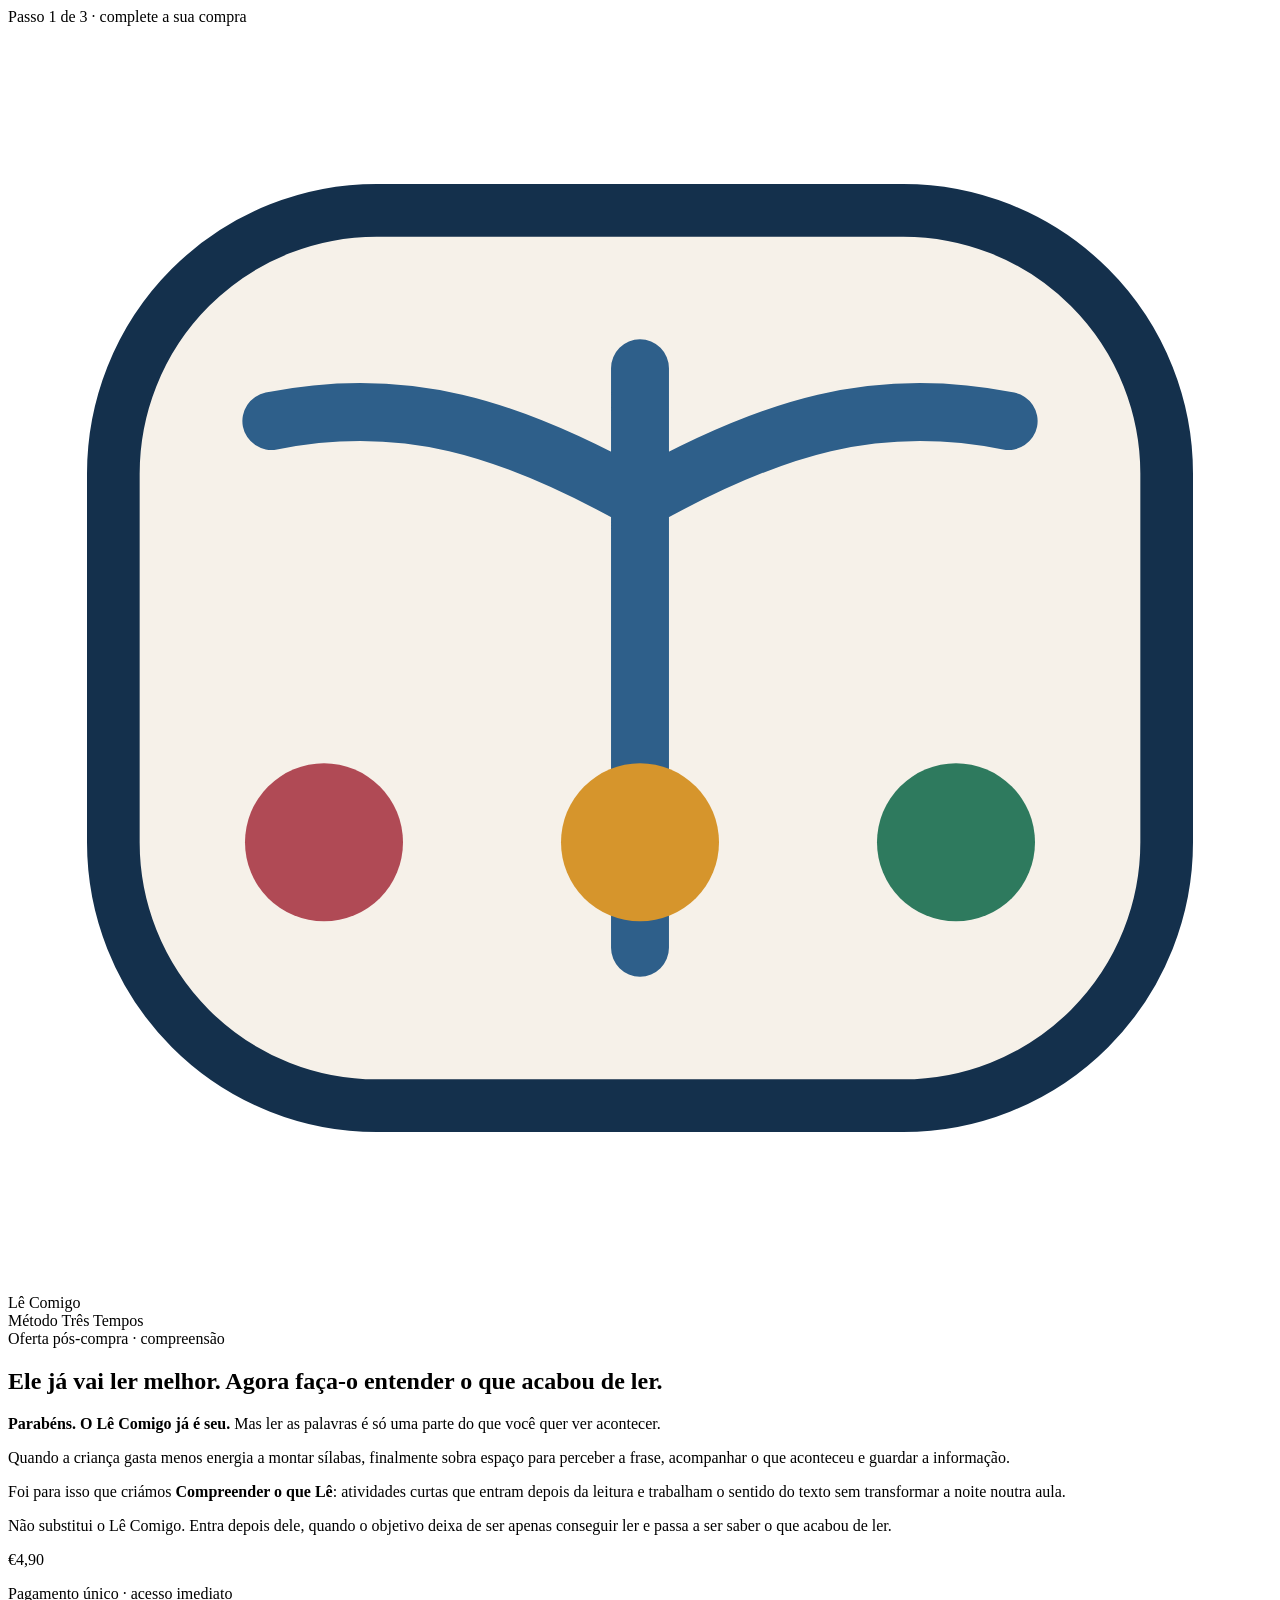
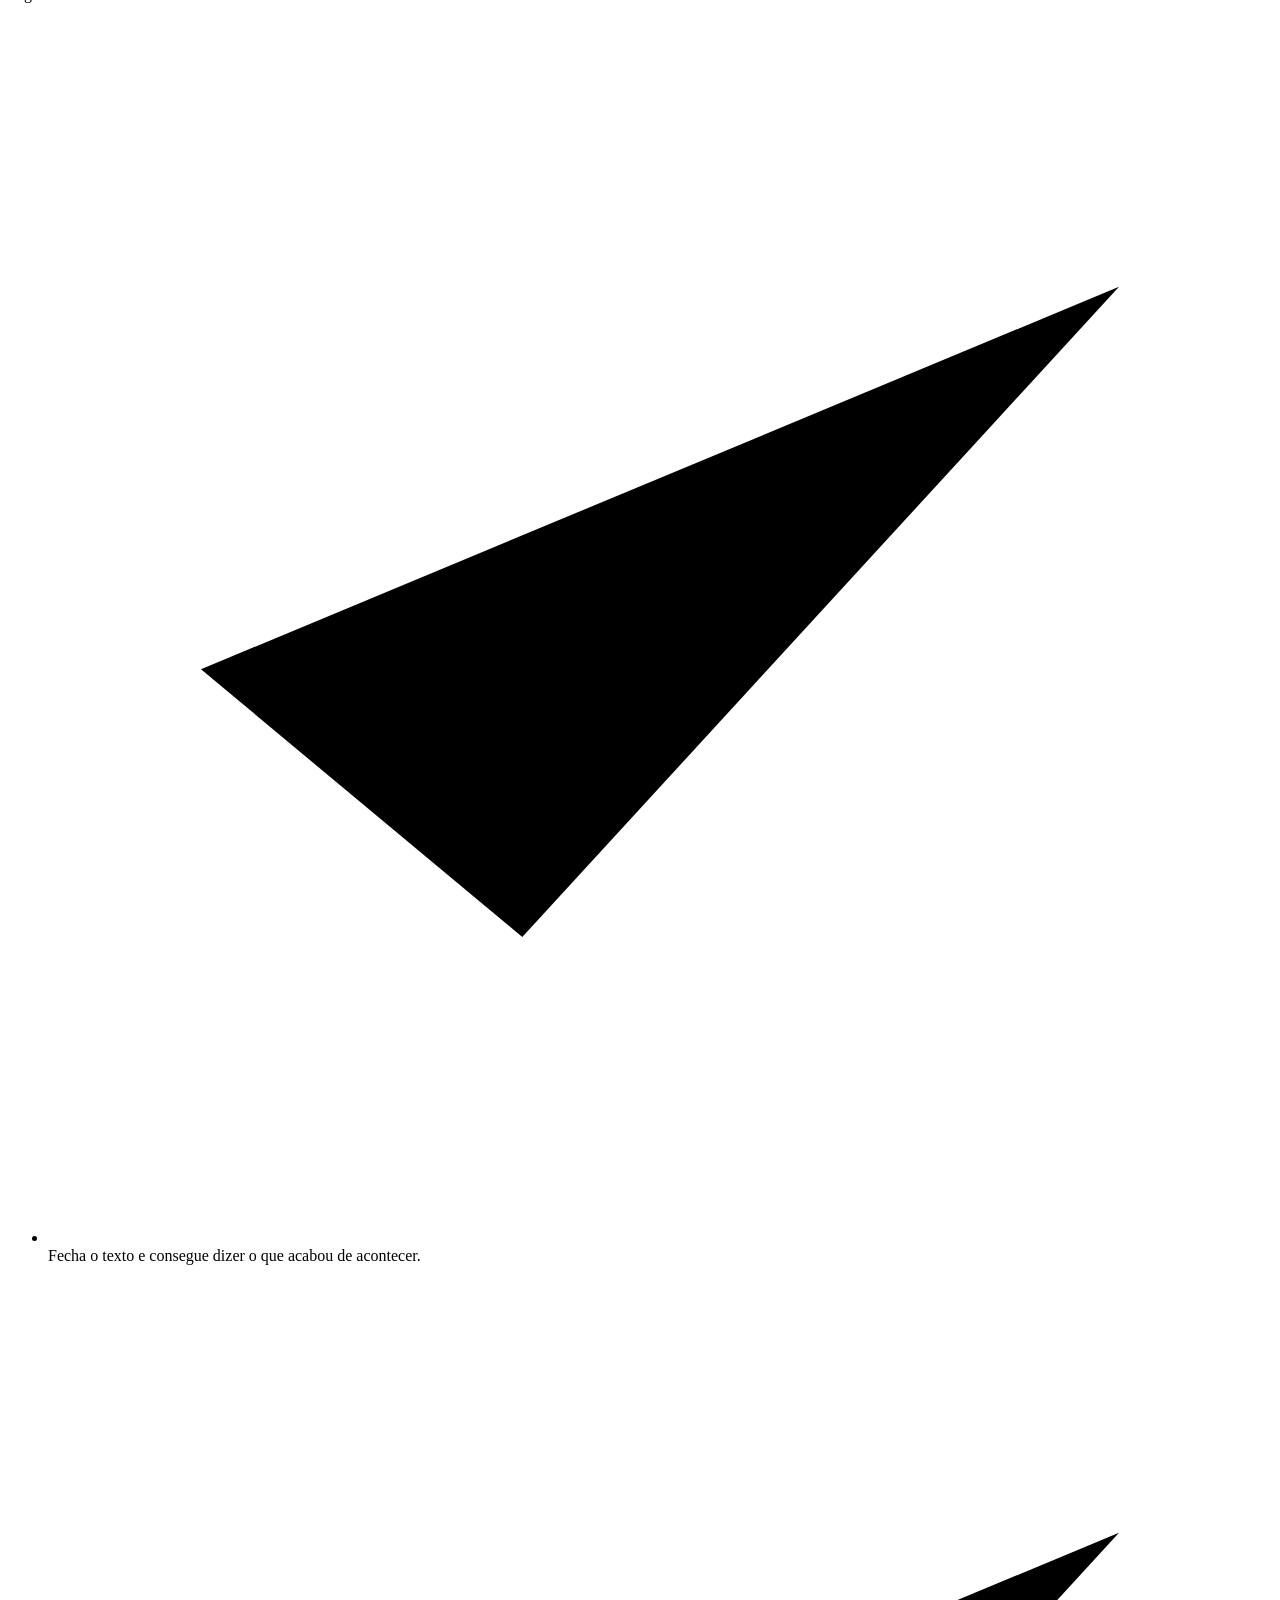
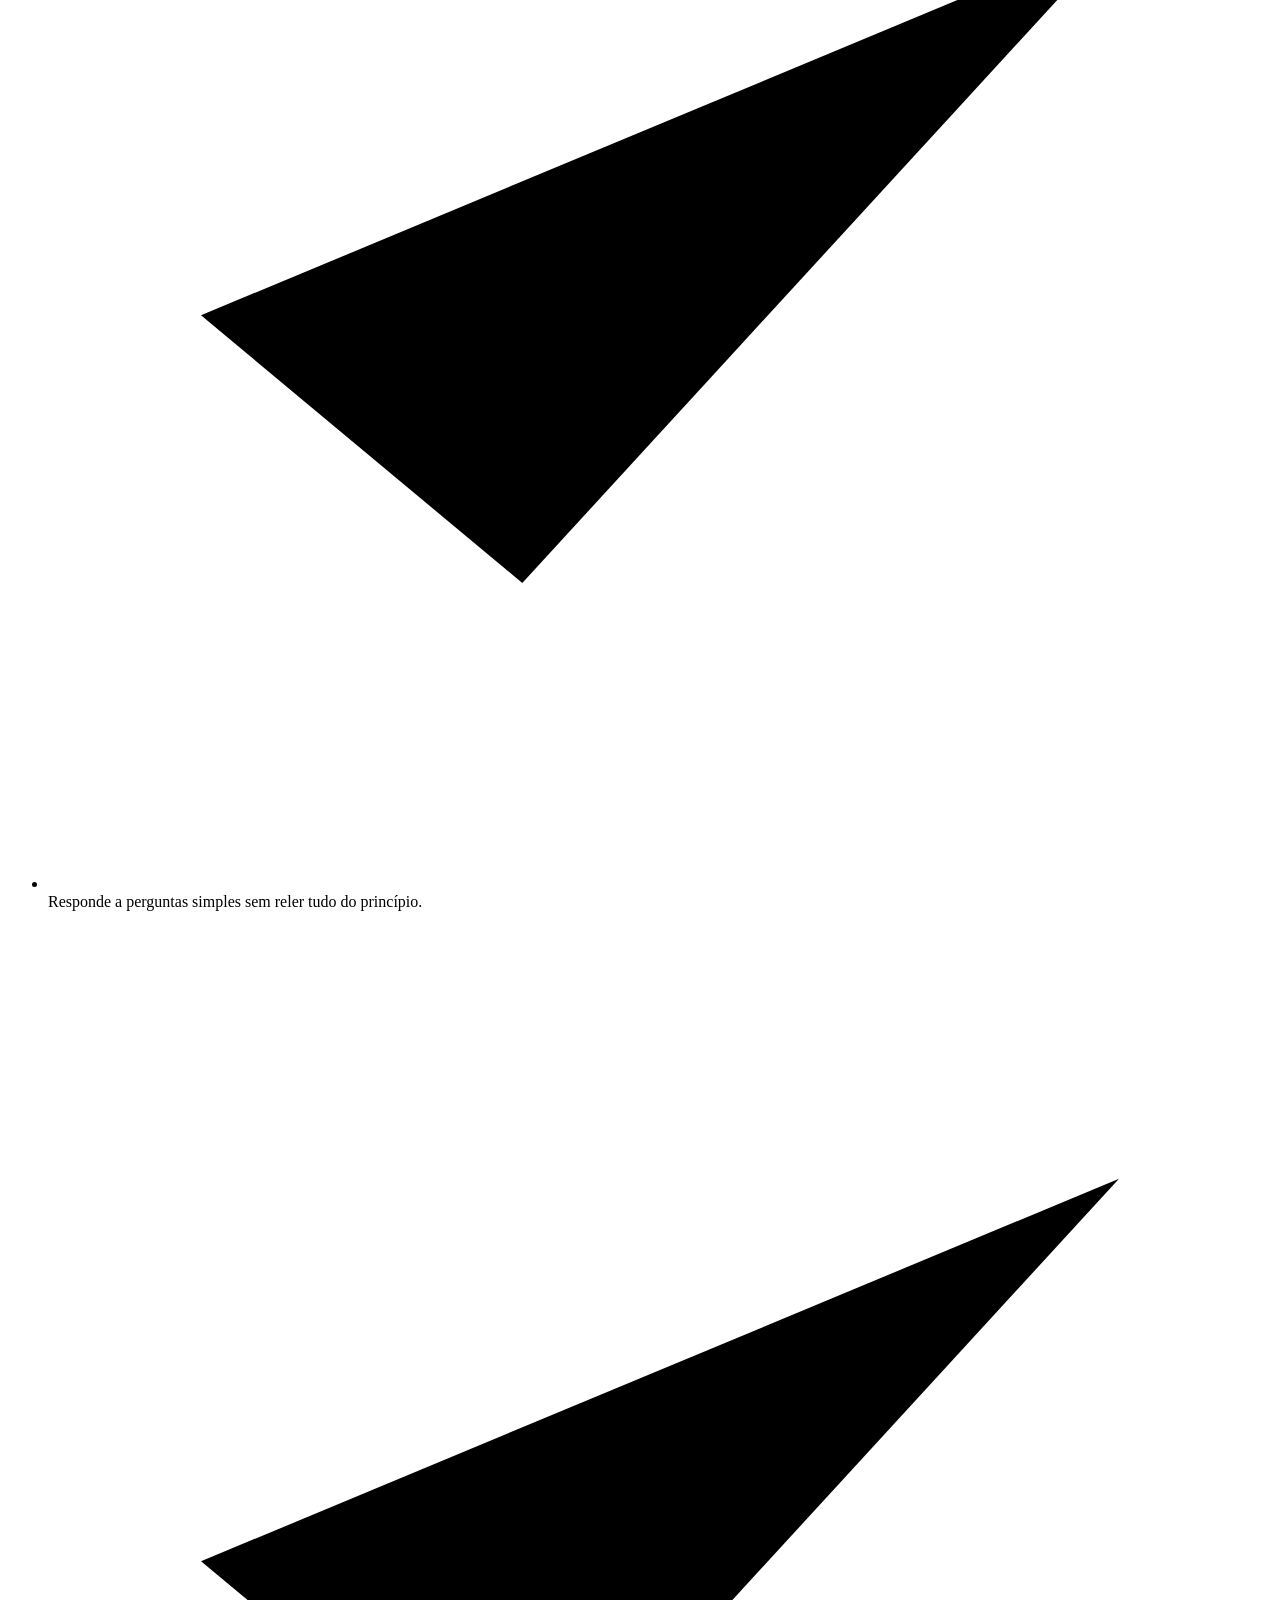
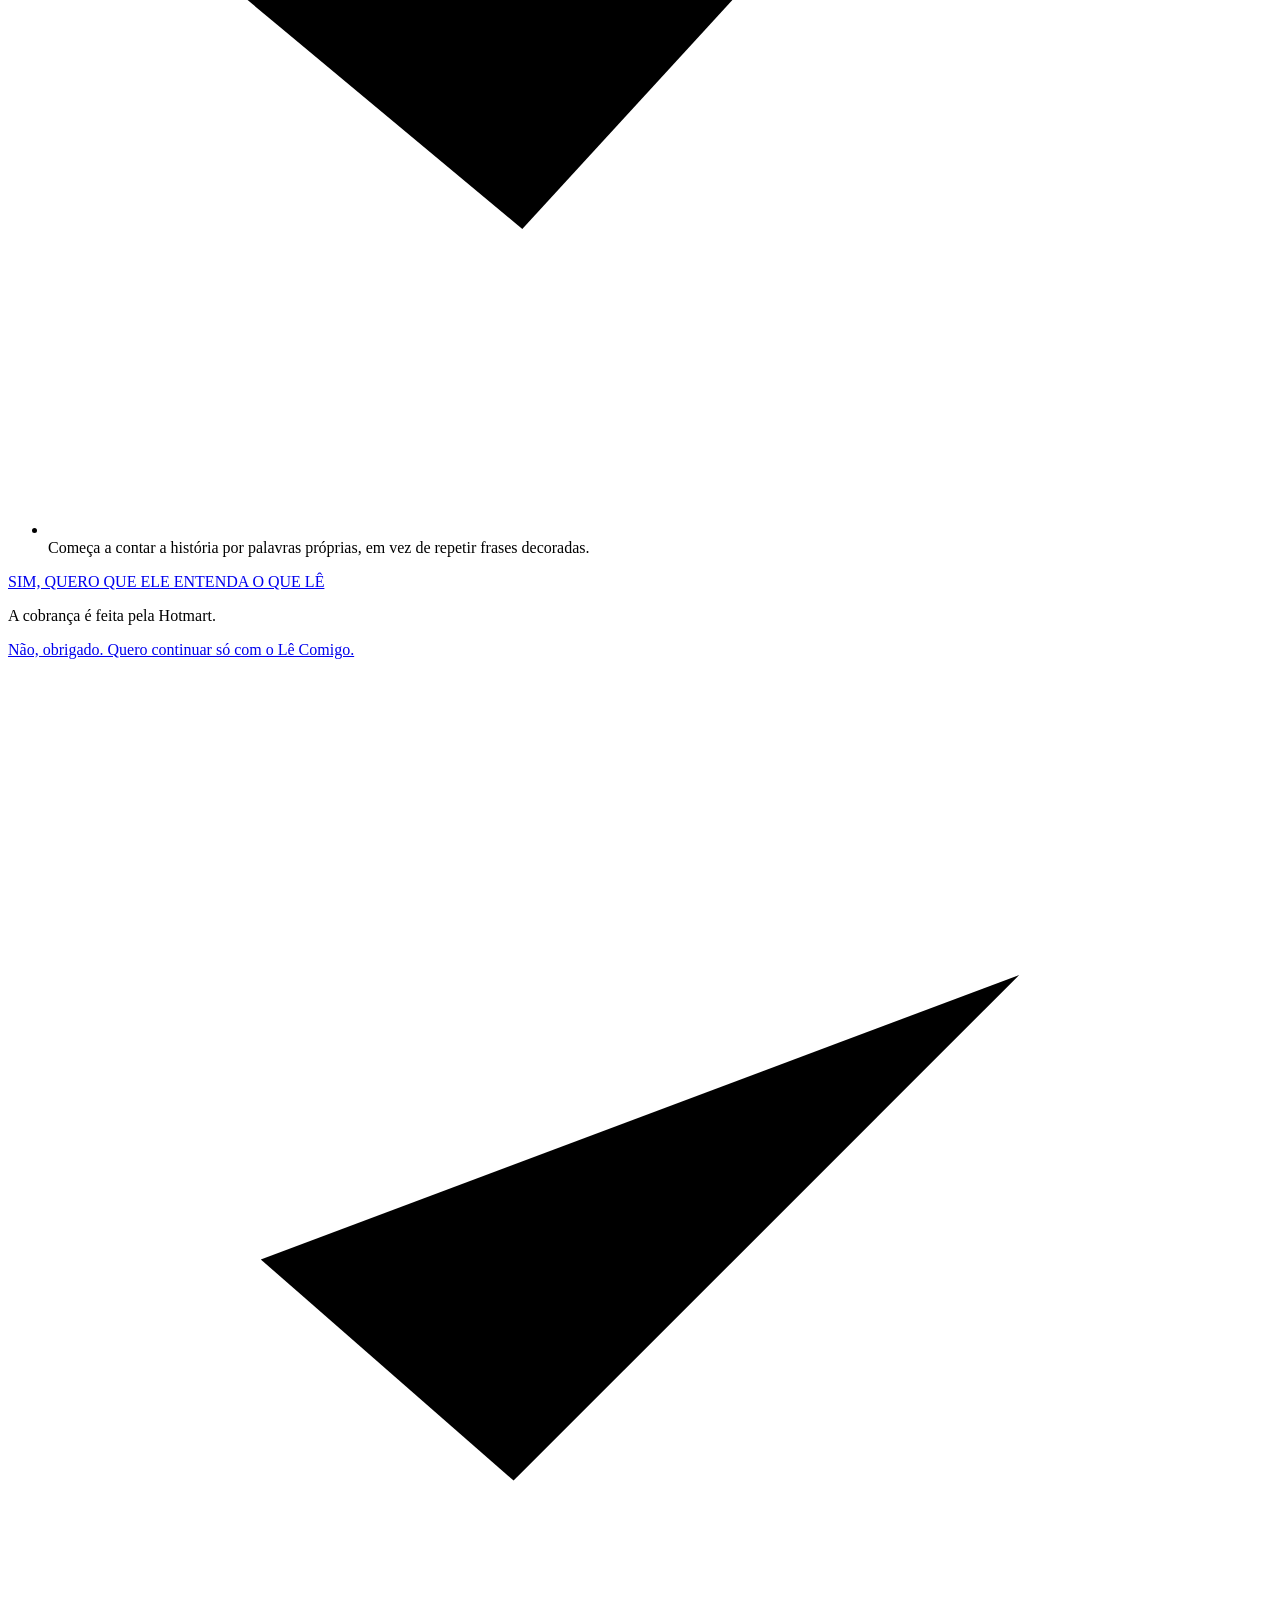
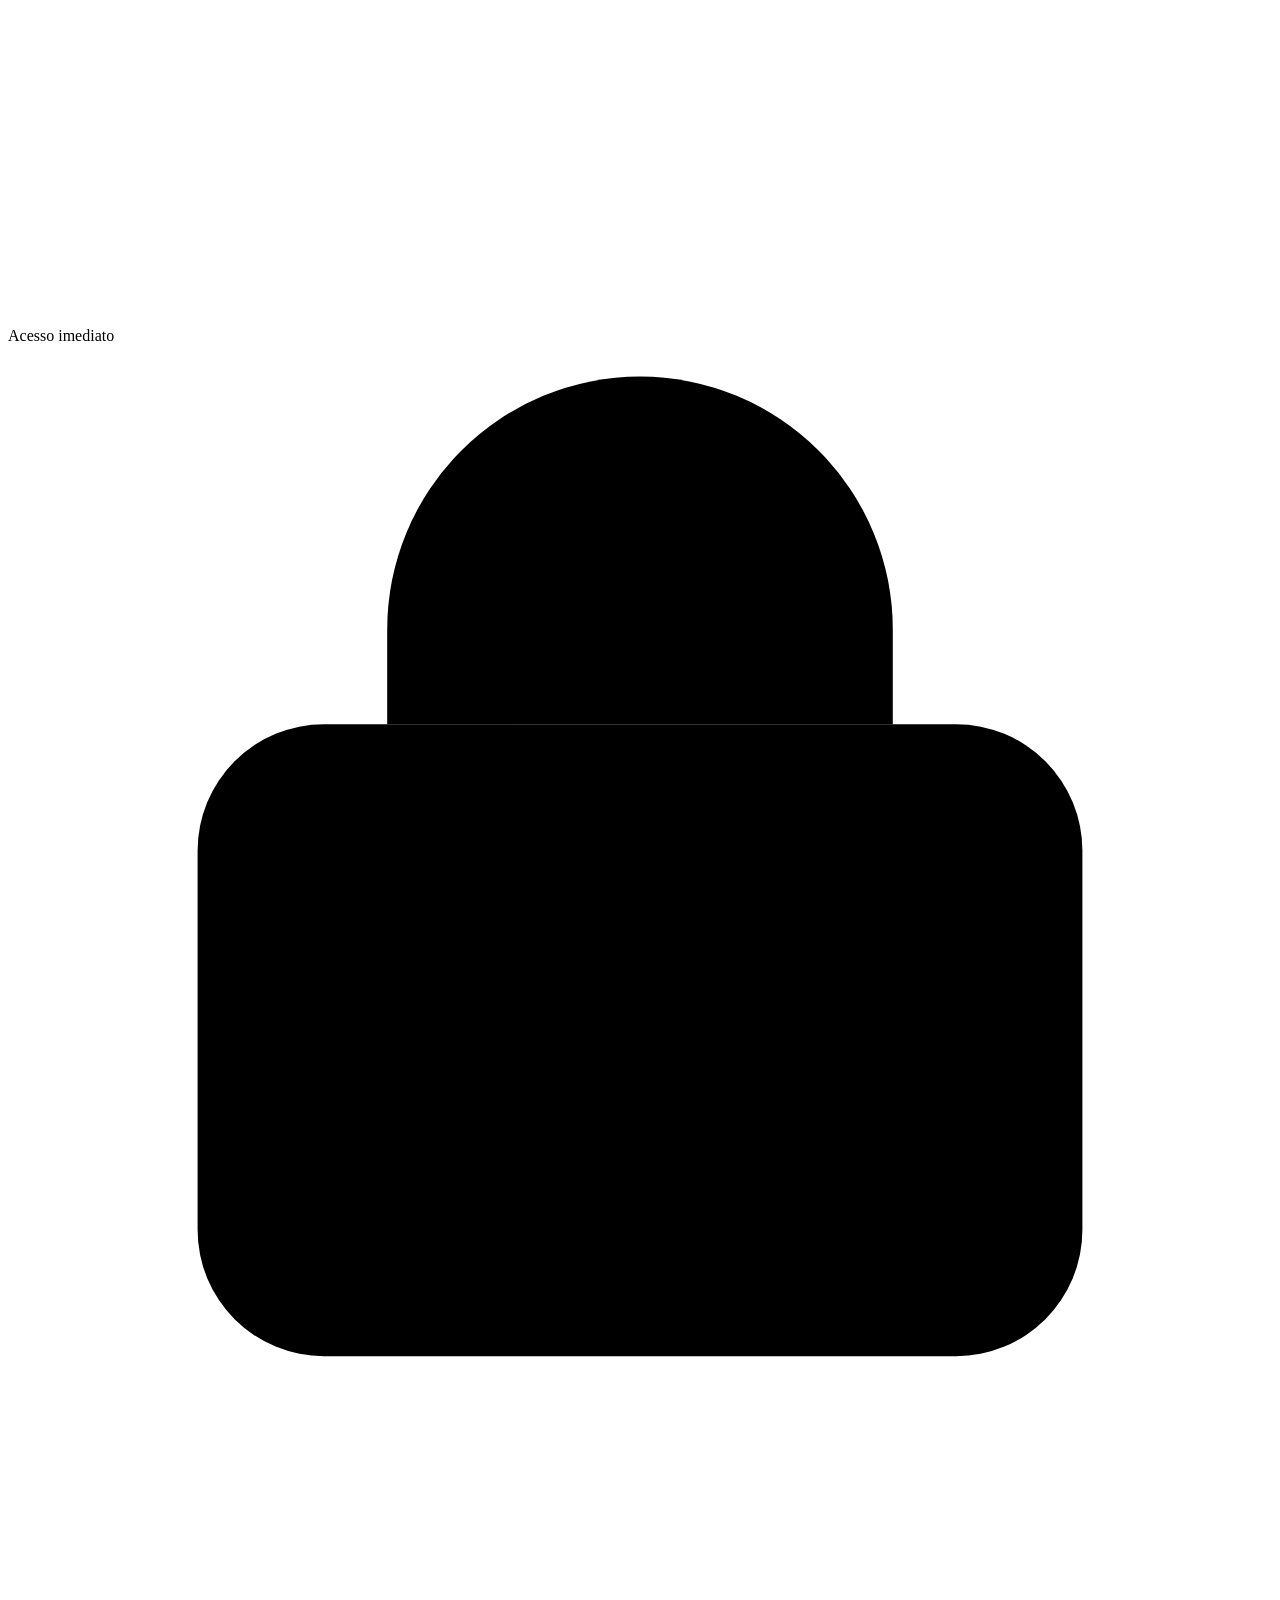
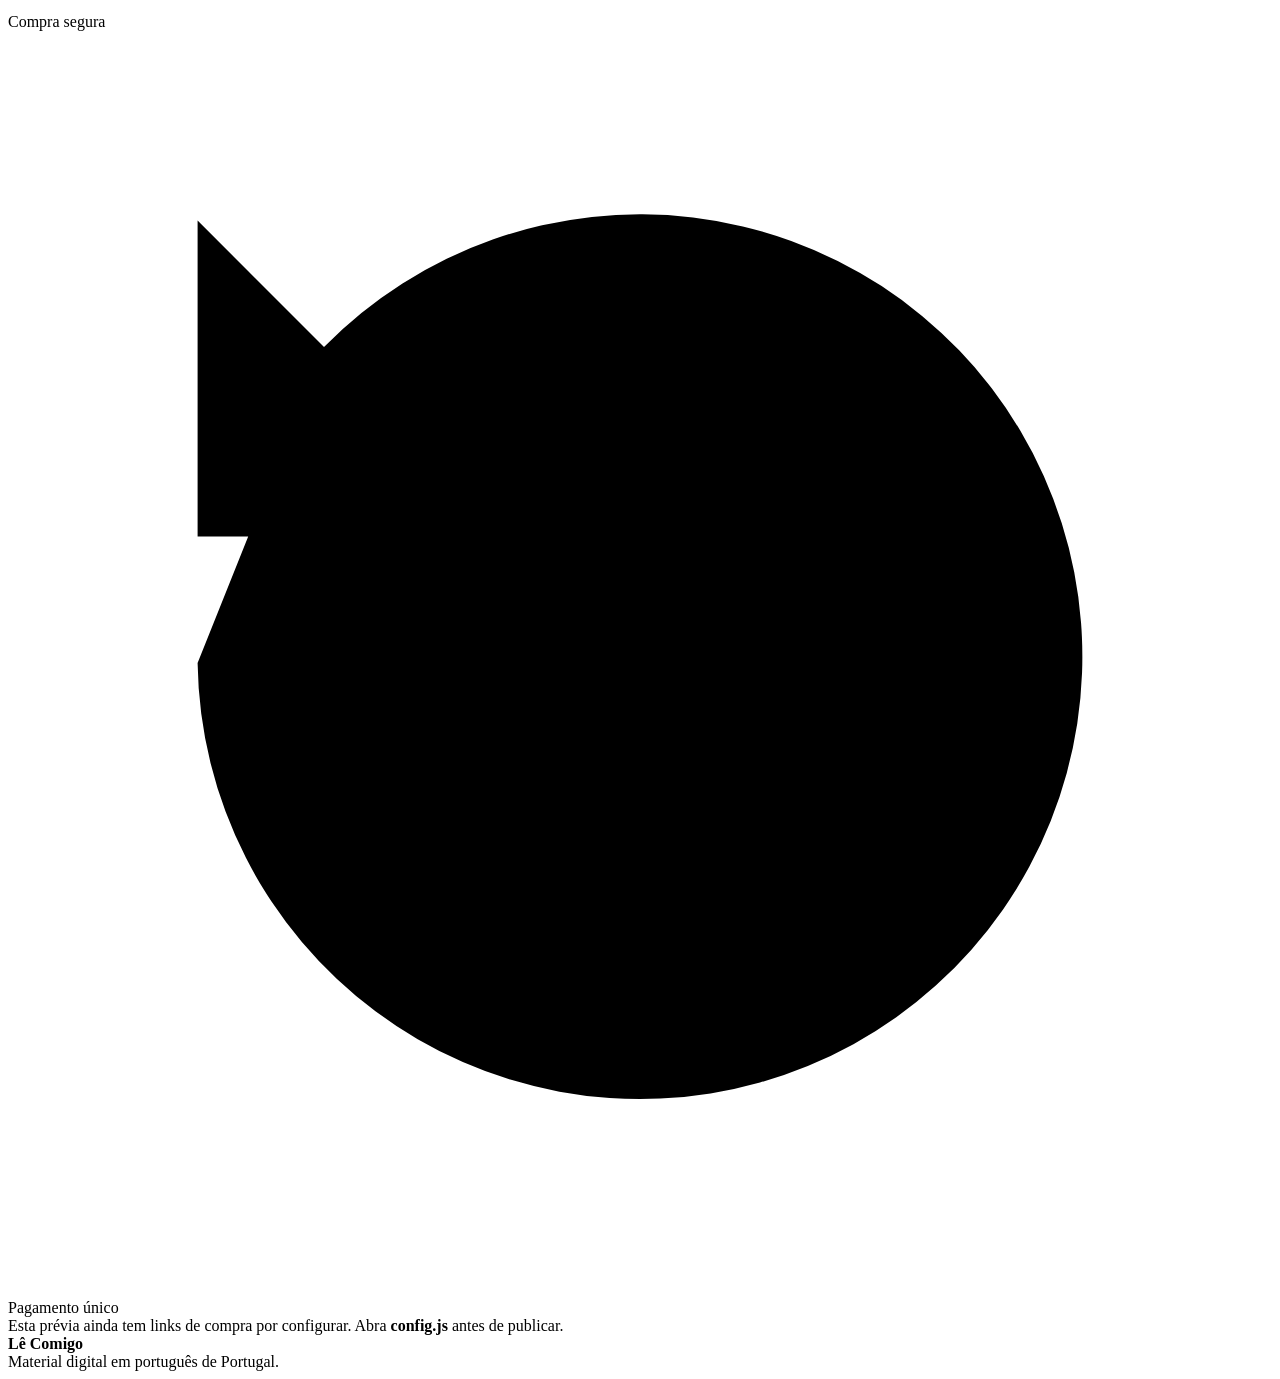
==== index.html @ 98cc2f95 "Add files via upload" ====
<!doctype html>
<html lang="pt-PT">
<head>
  <meta charset="utf-8">
  <meta name="viewport" content="width=device-width,initial-scale=1">
  <meta name="robots" content="noindex,nofollow">
  <meta name="theme-color" content="#fcfaf6">
  <title>Compreender o que Lê · Lê Comigo</title>
  <link rel="preconnect" href="https://fonts.googleapis.com">
  <link rel="preconnect" href="https://fonts.gstatic.com" crossorigin>
  <link href="https://fonts.googleapis.com/css2?family=Poppins:wght@400;500;600;700&display=swap" rel="stylesheet">
  <link rel="stylesheet" href="/styles.css">
</head>
<body data-page="upsell-1">
  <div id="progresso" aria-hidden="true"></div>

  <header id="topo">Passo 1 de 3 · complete a sua compra</header>
  <div class="filete" aria-hidden="true"><i></i><i></i><i></i></div>

  <main class="main">
    <div class="wrap">
      <div class="marca" aria-label="Lê Comigo, Método Três Tempos">
        <svg class="marca-icone" viewBox="0 0 48 48" aria-hidden="true">
          <rect x="4" y="7" width="40" height="34" rx="10" fill="#f6f1e9" stroke="#14304c" stroke-width="2"/>
          <path d="M24 13v22M10 15c5-1 9 .2 14 3M38 15c-5-1-9 .2-14 3" fill="none" stroke="#2e5f8a" stroke-width="2.2" stroke-linecap="round"/>
          <circle cx="12" cy="31" r="3" fill="#b04a55"/><circle cx="24" cy="31" r="3" fill="#d6952c"/><circle cx="36" cy="31" r="3" fill="#2e7a5e"/>
        </svg>
        <div>
          <div class="marca-nome">Lê Comigo</div>
          <div class="marca-tag">Método Três Tempos</div>
        </div>
      </div>

      <section class="hero" aria-labelledby="titulo">
        <div class="eyebrow">Oferta pós-compra · compreensão</div>
        <h1 id="titulo">Ele já vai ler melhor. Agora faça-o <span class="real">entender</span> o que acabou de ler.</h1>
      </section>

      <section class="carta" aria-label="Compreender o que Lê">
        <div class="copy">
          <p><strong>Parabéns. O Lê Comigo já é seu.</strong> Mas ler as palavras é só uma parte do que você quer ver acontecer.</p>
<p>Quando a criança gasta menos energia a montar sílabas, finalmente sobra espaço para perceber a frase, acompanhar o que aconteceu e guardar a informação.</p>
<p>Foi para isso que criámos <strong>Compreender o que Lê</strong>: atividades curtas que entram depois da leitura e trabalham o sentido do texto sem transformar a noite noutra aula.</p>
<p>Não substitui o Lê Comigo. Entra depois dele, quando o objetivo deixa de ser apenas conseguir ler e passa a ser saber o que acabou de ler.</p>
        </div>

        <div class="preco-bloco">
          <div class="ancora" data-anchor hidden>De <s data-anchor-value></s></div>
          <div class="preco" aria-label="Preço 4,90 euros">
            <span class="moeda">€</span><span class="valor">4<span aria-hidden="true">,</span>90</span>
          </div>
          <p class="preco-nota">Pagamento único · acesso imediato</p>
        </div>

        <ul class="beneficios" aria-label="Resultados">
          <li><span class="visto" aria-hidden="true"><svg viewBox="0 0 16 16"><path d="M2 8.5 6.2 12 14 3.5"/></svg></span><span>Fecha o texto e consegue dizer o que acabou de acontecer.</span></li>
<li><span class="visto" aria-hidden="true"><svg viewBox="0 0 16 16"><path d="M2 8.5 6.2 12 14 3.5"/></svg></span><span>Responde a perguntas simples sem reler tudo do princípio.</span></li>
<li><span class="visto" aria-hidden="true"><svg viewBox="0 0 16 16"><path d="M2 8.5 6.2 12 14 3.5"/></svg></span><span>Começa a contar a história por palavras próprias, em vez de repetir frases decoradas.</span></li>
        </ul>

        <div class="cta-caixa">
          <a class="btn" href="#" data-accept>SIM, QUERO QUE ELE ENTENDA O QUE LÊ</a>
          <p class="cta-nota">A cobrança é feita pela Hotmart.</p>
          <a class="recusar" href="#" data-decline>Não, obrigado. Quero continuar só com o Lê Comigo.</a>
        </div>
      </section>

      <div class="trust" aria-label="Segurança da compra">
        <div class="trust-item"><svg viewBox="0 0 20 20"><path d="M4 9.5 8 13l8-8"/></svg>Acesso imediato</div>
        <div class="trust-item"><svg viewBox="0 0 20 20"><rect x="3" y="6" width="14" height="10" rx="2"/><path d="M6 6V4.5A4 4 0 0 1 14 4.5V6"/></svg>Compra segura</div>
        <div class="trust-item"><svg viewBox="0 0 20 20"><path d="M3 10a7 7 0 1 0 2-5M3 3v5h5"/></svg>Pagamento único</div>
      </div>

      <div class="aviso-config">Esta prévia ainda tem links de compra por configurar. Abra <strong>config.js</strong> antes de publicar.</div>
    </div>
  </main>

  <footer class="rodape">
    <strong>Lê Comigo</strong><br>
    Material digital em português de Portugal.
  </footer>

  <script src="/config.js"></script>
  <script src="/app.js"></script>
</body>
</html>
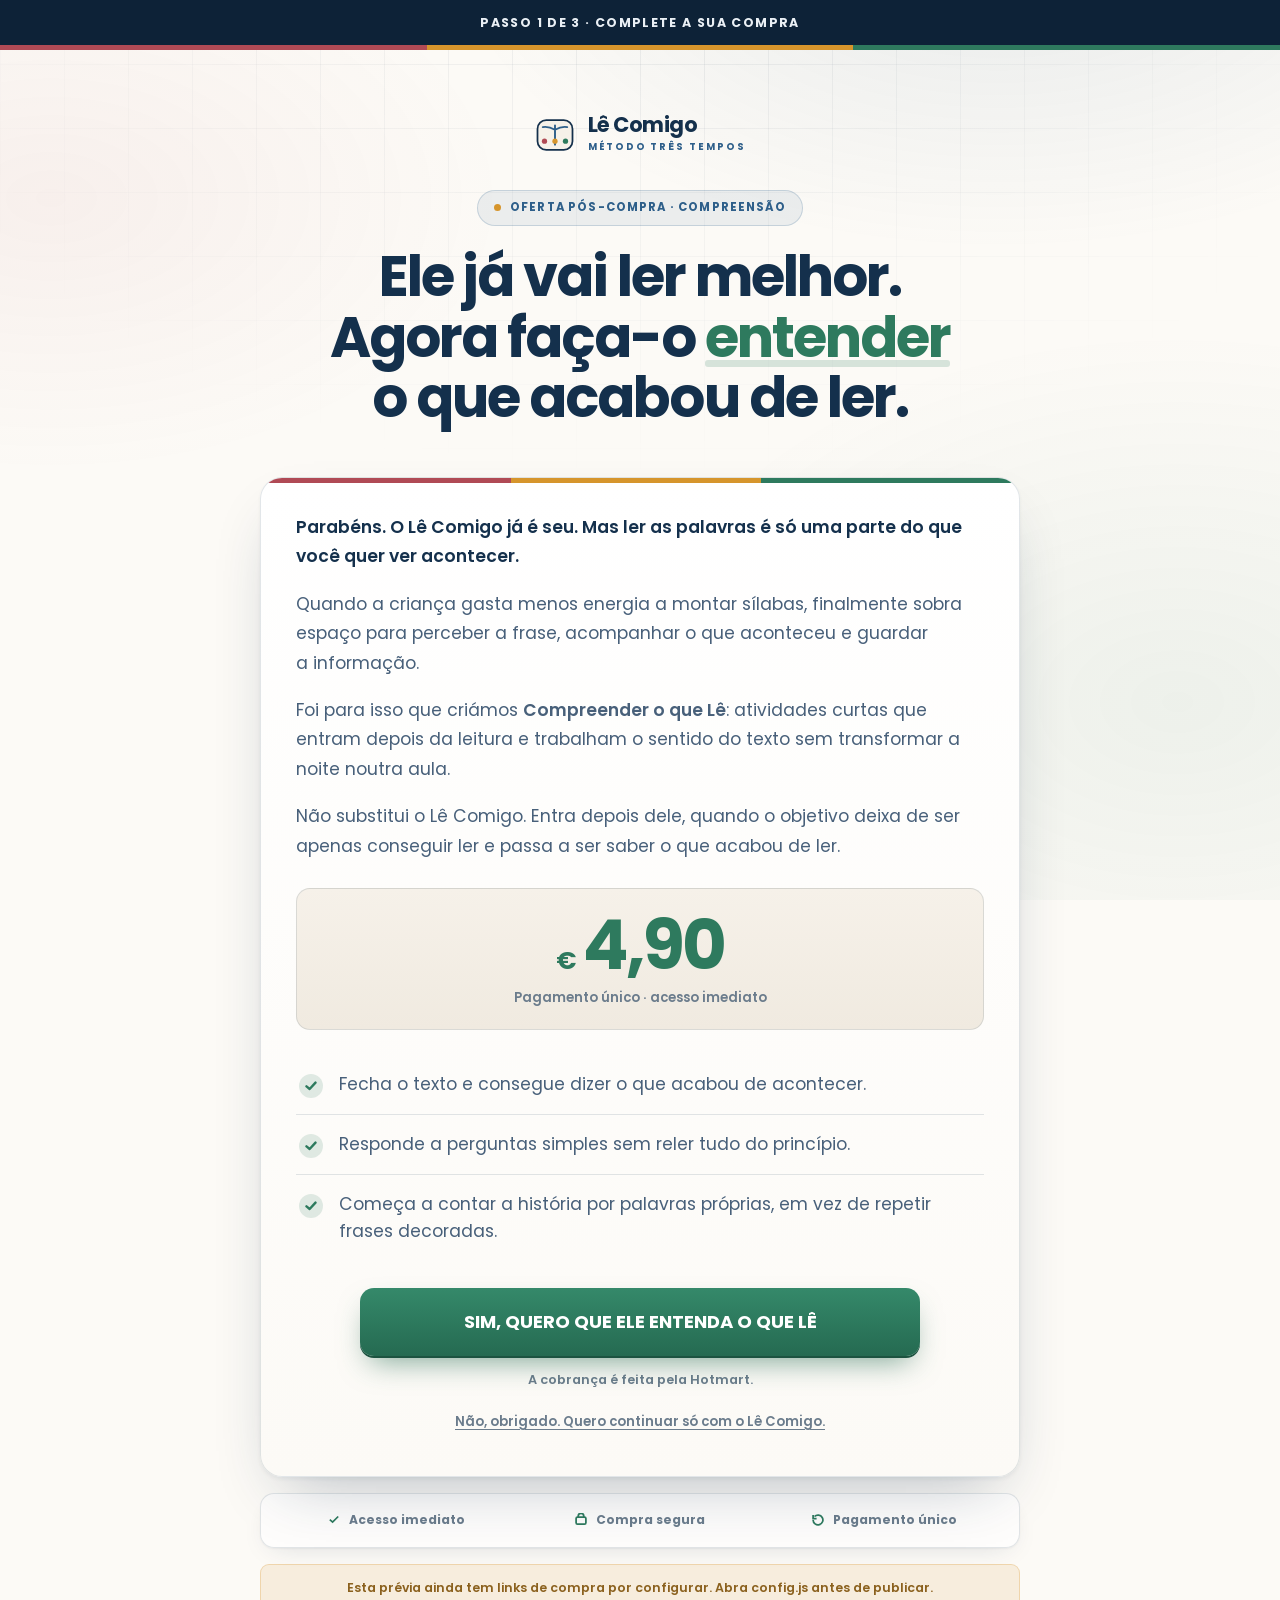
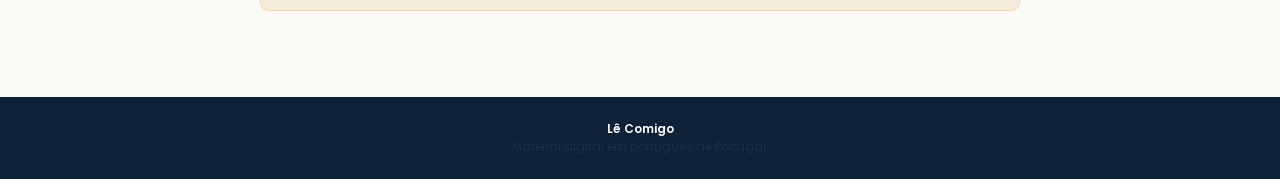
==== commit 5492614d: "Add files via upload" ====
--- a/index.html
+++ b/index.html
@@ -1,86 +1 @@
-<!doctype html>
-<html lang="pt-PT">
-<head>
-  <meta charset="utf-8">
-  <meta name="viewport" content="width=device-width,initial-scale=1">
-  <meta name="robots" content="noindex,nofollow">
-  <meta name="theme-color" content="#fcfaf6">
-  <title>Compreender o que Lê · Lê Comigo</title>
-  <link rel="preconnect" href="https://fonts.googleapis.com">
-  <link rel="preconnect" href="https://fonts.gstatic.com" crossorigin>
-  <link href="https://fonts.googleapis.com/css2?family=Poppins:wght@400;500;600;700&display=swap" rel="stylesheet">
-  <link rel="stylesheet" href="/styles.css">
-</head>
-<body data-page="upsell-1">
-  <div id="progresso" aria-hidden="true"></div>
-
-  <header id="topo">Passo 1 de 3 · complete a sua compra</header>
-  <div class="filete" aria-hidden="true"><i></i><i></i><i></i></div>
-
-  <main class="main">
-    <div class="wrap">
-      <div class="marca" aria-label="Lê Comigo, Método Três Tempos">
-        <svg class="marca-icone" viewBox="0 0 48 48" aria-hidden="true">
-          <rect x="4" y="7" width="40" height="34" rx="10" fill="#f6f1e9" stroke="#14304c" stroke-width="2"/>
-          <path d="M24 13v22M10 15c5-1 9 .2 14 3M38 15c-5-1-9 .2-14 3" fill="none" stroke="#2e5f8a" stroke-width="2.2" stroke-linecap="round"/>
-          <circle cx="12" cy="31" r="3" fill="#b04a55"/><circle cx="24" cy="31" r="3" fill="#d6952c"/><circle cx="36" cy="31" r="3" fill="#2e7a5e"/>
-        </svg>
-        <div>
-          <div class="marca-nome">Lê Comigo</div>
-          <div class="marca-tag">Método Três Tempos</div>
-        </div>
-      </div>
-
-      <section class="hero" aria-labelledby="titulo">
-        <div class="eyebrow">Oferta pós-compra · compreensão</div>
-        <h1 id="titulo">Ele já vai ler melhor. Agora faça-o <span class="real">entender</span> o que acabou de ler.</h1>
-      </section>
-
-      <section class="carta" aria-label="Compreender o que Lê">
-        <div class="copy">
-          <p><strong>Parabéns. O Lê Comigo já é seu.</strong> Mas ler as palavras é só uma parte do que você quer ver acontecer.</p>
-<p>Quando a criança gasta menos energia a montar sílabas, finalmente sobra espaço para perceber a frase, acompanhar o que aconteceu e guardar a informação.</p>
-<p>Foi para isso que criámos <strong>Compreender o que Lê</strong>: atividades curtas que entram depois da leitura e trabalham o sentido do texto sem transformar a noite noutra aula.</p>
-<p>Não substitui o Lê Comigo. Entra depois dele, quando o objetivo deixa de ser apenas conseguir ler e passa a ser saber o que acabou de ler.</p>
-        </div>
-
-        <div class="preco-bloco">
-          <div class="ancora" data-anchor hidden>De <s data-anchor-value></s></div>
-          <div class="preco" aria-label="Preço 4,90 euros">
-            <span class="moeda">€</span><span class="valor">4<span aria-hidden="true">,</span>90</span>
-          </div>
-          <p class="preco-nota">Pagamento único · acesso imediato</p>
-        </div>
-
-        <ul class="beneficios" aria-label="Resultados">
-          <li><span class="visto" aria-hidden="true"><svg viewBox="0 0 16 16"><path d="M2 8.5 6.2 12 14 3.5"/></svg></span><span>Fecha o texto e consegue dizer o que acabou de acontecer.</span></li>
-<li><span class="visto" aria-hidden="true"><svg viewBox="0 0 16 16"><path d="M2 8.5 6.2 12 14 3.5"/></svg></span><span>Responde a perguntas simples sem reler tudo do princípio.</span></li>
-<li><span class="visto" aria-hidden="true"><svg viewBox="0 0 16 16"><path d="M2 8.5 6.2 12 14 3.5"/></svg></span><span>Começa a contar a história por palavras próprias, em vez de repetir frases decoradas.</span></li>
-        </ul>
-
-        <div class="cta-caixa">
-          <a class="btn" href="#" data-accept>SIM, QUERO QUE ELE ENTENDA O QUE LÊ</a>
-          <p class="cta-nota">A cobrança é feita pela Hotmart.</p>
-          <a class="recusar" href="#" data-decline>Não, obrigado. Quero continuar só com o Lê Comigo.</a>
-        </div>
-      </section>
-
-      <div class="trust" aria-label="Segurança da compra">
-        <div class="trust-item"><svg viewBox="0 0 20 20"><path d="M4 9.5 8 13l8-8"/></svg>Acesso imediato</div>
-        <div class="trust-item"><svg viewBox="0 0 20 20"><rect x="3" y="6" width="14" height="10" rx="2"/><path d="M6 6V4.5A4 4 0 0 1 14 4.5V6"/></svg>Compra segura</div>
-        <div class="trust-item"><svg viewBox="0 0 20 20"><path d="M3 10a7 7 0 1 0 2-5M3 3v5h5"/></svg>Pagamento único</div>
-      </div>
-
-      <div class="aviso-config">Esta prévia ainda tem links de compra por configurar. Abra <strong>config.js</strong> antes de publicar.</div>
-    </div>
-  </main>
-
-  <footer class="rodape">
-    <strong>Lê Comigo</strong><br>
-    Material digital em português de Portugal.
-  </footer>
-
-  <script src="/config.js"></script>
-  <script src="/app.js"></script>
-</body>
-</html>+<!doctype html><html lang="pt-PT"><head><meta charset="utf-8"><meta name="robots" content="noindex,nofollow"><meta http-equiv="refresh" content="0; url=/upsell-1/"><title>Lê Comigo</title></head><body><p><a href="/upsell-1/">Abrir funil</a></p></body></html>
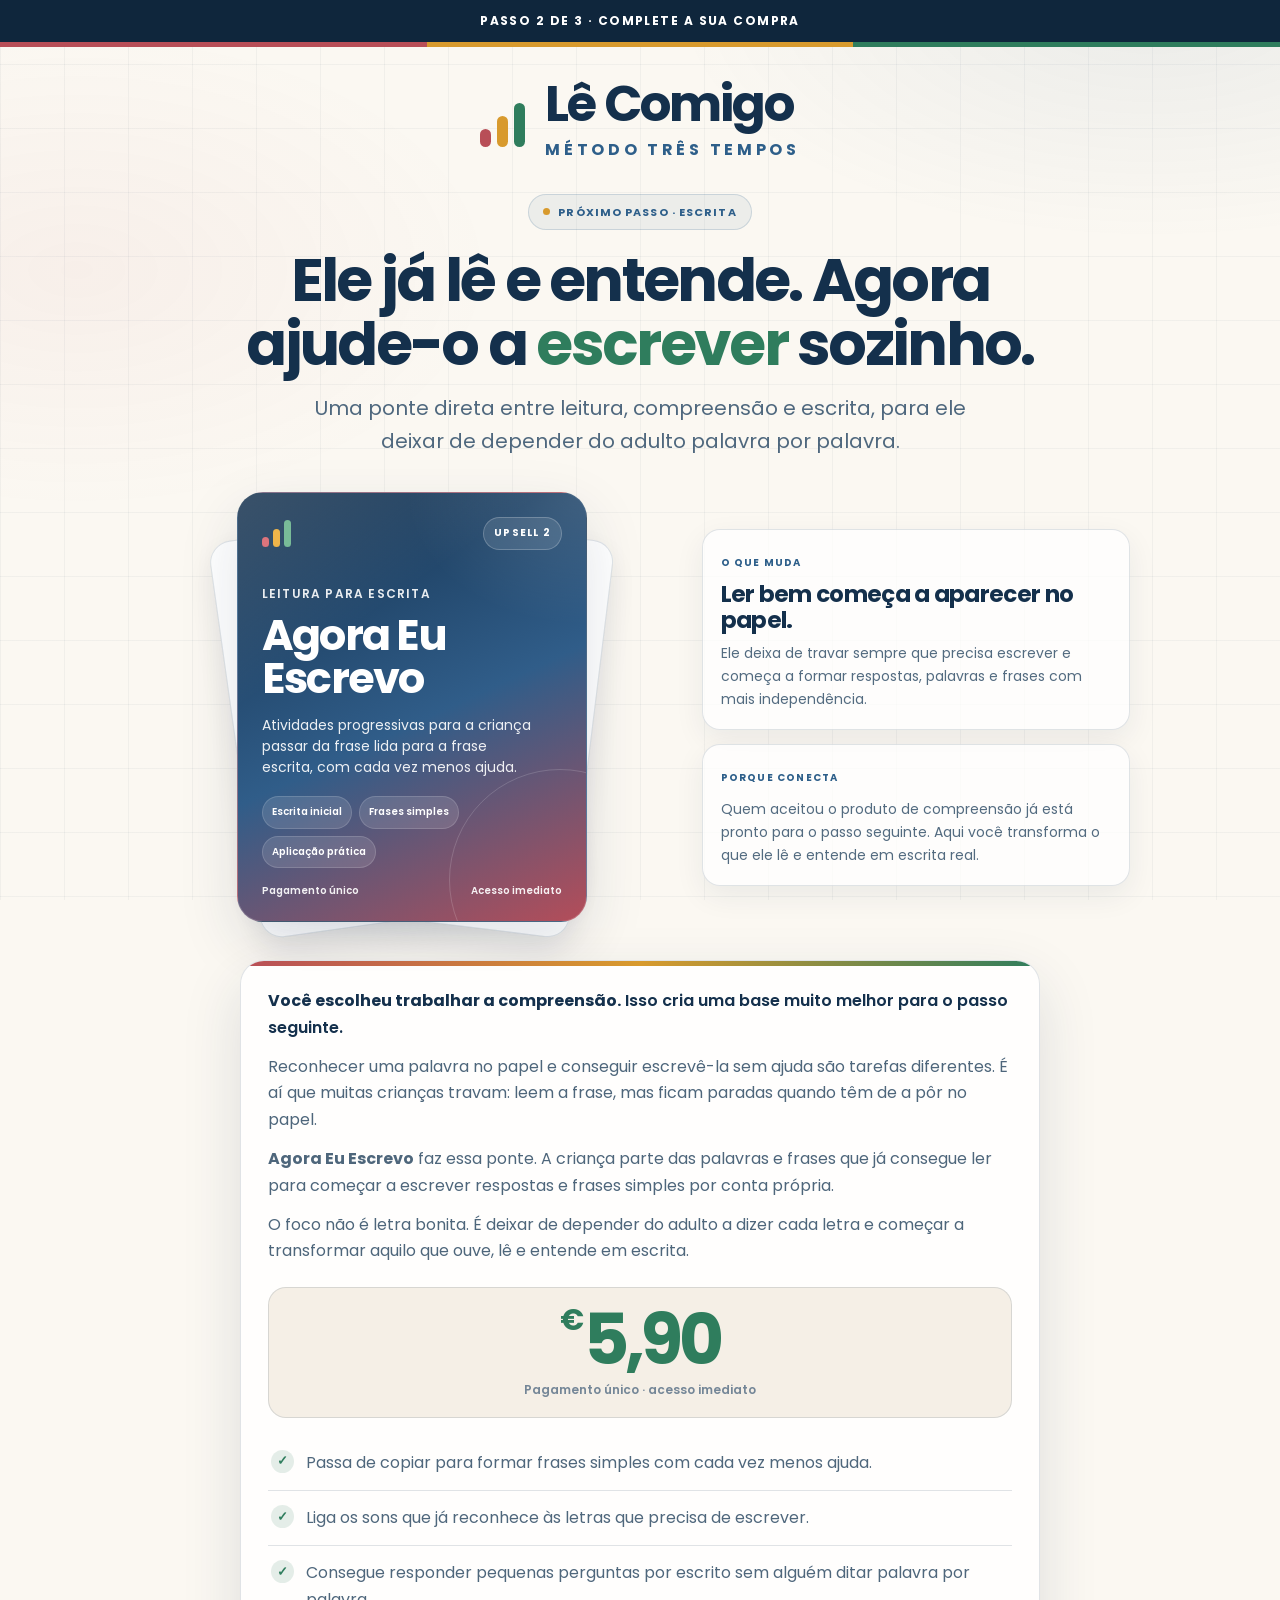
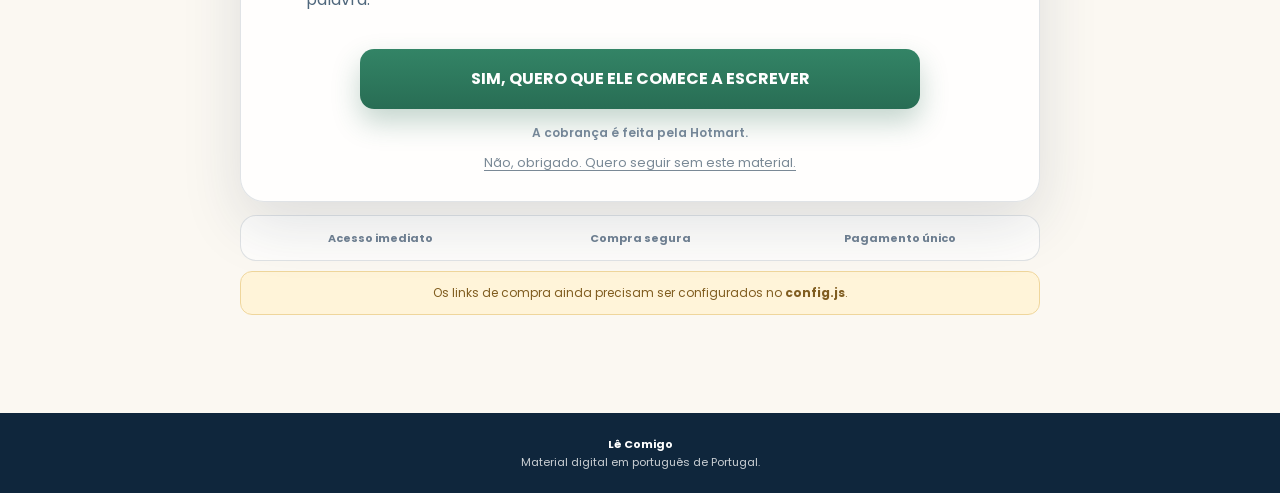
==== commit 5caa4cff: "Add files via upload" ====
--- a/index.html
+++ b/index.html
@@ -1 +1,585 @@
-<!doctype html><html lang="pt-PT"><head><meta charset="utf-8"><meta name="robots" content="noindex,nofollow"><meta http-equiv="refresh" content="0; url=/upsell-1/"><title>Lê Comigo</title></head><body><p><a href="/upsell-1/">Abrir funil</a></p></body></html>+<!doctype html>
+<html lang="pt-PT">
+<head>
+<meta charset="utf-8">
+<meta name="viewport" content="width=device-width,initial-scale=1">
+<meta name="robots" content="noindex,nofollow">
+<meta name="theme-color" content="#fbf8f2">
+<title>Agora Eu Escrevo · Lê Comigo</title>
+<link rel="preconnect" href="https://fonts.googleapis.com">
+<link rel="preconnect" href="https://fonts.gstatic.com" crossorigin>
+<link href="https://fonts.googleapis.com/css2?family=Poppins:wght@400;500;600;700&display=swap" rel="stylesheet">
+<style>
+:root{
+  --paper:#fbf8f2;
+  --navy:#14304c;
+  --blue:#2e5f8a;
+  --muted:#66798b;
+  --red:#b84e57;
+  --amber:#d89a2d;
+  --green:#2f7d5d;
+  --line:rgba(20,48,76,.13);
+  --white:#fff;
+  --shadow:0 22px 60px rgba(20,48,76,.13);
+  --shadow-soft:0 12px 34px rgba(20,48,76,.09);
+}
+*{box-sizing:border-box}
+html{scroll-behavior:smooth}
+body{
+  margin:0;
+  background:var(--paper);
+  color:var(--navy);
+  font-family:Poppins,Arial,sans-serif;
+  line-height:1.65;
+  -webkit-font-smoothing:antialiased;
+  overflow-x:hidden;
+}
+body:before{
+  content:"";
+  position:fixed;
+  inset:0;
+  z-index:-1;
+  background:
+    radial-gradient(800px 400px at 90% 0,rgba(46,95,138,.08),transparent 60%),
+    radial-gradient(700px 400px at 6% 30%,rgba(184,78,87,.05),transparent 60%),
+    linear-gradient(rgba(20,48,76,.045) 1px,transparent 1px),
+    linear-gradient(90deg,rgba(20,48,76,.045) 1px,transparent 1px);
+  background-size:auto,auto,64px 64px,64px 64px;
+}
+a{color:inherit}
+h1,h2,h3,p{margin:0}
+img,svg{display:block;max-width:100%}
+.wrap{width:min(980px,calc(100% - 28px));margin:auto}
+.top{
+  background:#0f263c;
+  color:#fff;
+  text-align:center;
+  padding:11px 14px;
+  font-size:12px;
+  font-weight:700;
+  letter-spacing:.12em;
+  text-transform:uppercase;
+}
+.stripe{display:grid;grid-template-columns:1fr 1fr 1fr;height:5px}
+.stripe i:nth-child(1){background:var(--red)}
+.stripe i:nth-child(2){background:var(--amber)}
+.stripe i:nth-child(3){background:var(--green)}
+main{padding:34px 0 64px}
+
+/* LOGO */
+.logo{
+  display:flex;
+  align-items:center;
+  justify-content:center;
+  gap:20px;
+  margin-bottom:30px;
+}
+.bars{
+  display:flex;
+  align-items:flex-end;
+  gap:6px;
+  height:50px;
+}
+.bars span{
+  width:11px;
+  border-radius:999px;
+  display:block;
+}
+.bars .r{height:18px;background:var(--red)}
+.bars .a{height:31px;background:var(--amber)}
+.bars .g{height:44px;background:var(--green)}
+.logo-name{
+  font-size:clamp(32px,5vw,50px);
+  font-weight:700;
+  line-height:.95;
+  letter-spacing:-.04em;
+}
+.logo-sub{
+  margin-top:9px;
+  font-size:clamp(11px,1.7vw,16px);
+  font-weight:700;
+  letter-spacing:.23em;
+  color:var(--blue);
+}
+
+/* HERO */
+.hero{text-align:center}
+.pill{
+  display:inline-flex;
+  gap:8px;
+  align-items:center;
+  padding:8px 14px;
+  border:1px solid rgba(46,95,138,.18);
+  background:rgba(46,95,138,.07);
+  border-radius:999px;
+  color:var(--blue);
+  font-size:11px;
+  font-weight:700;
+  letter-spacing:.1em;
+  text-transform:uppercase;
+}
+.pill:before{
+  content:"";
+  width:7px;
+  height:7px;
+  border-radius:50%;
+  background:var(--amber);
+}
+.hero h1{
+  font-size:clamp(34px,5.4vw,60px);
+  line-height:1.07;
+  letter-spacing:-.045em;
+  max-width:830px;
+  margin:18px auto 0;
+  text-wrap:balance;
+}
+.accent{color:var(--green)}
+.hero .sub{
+  max-width:700px;
+  margin:16px auto 0;
+  color:#4f687e;
+  font-size:clamp(16px,2vw,20px);
+}
+
+/* MOCKUP PRODUTO */
+.product{
+  display:grid;
+  grid-template-columns:1.1fr .9fr;
+  gap:28px;
+  align-items:center;
+  margin:34px auto 0;
+}
+.mock{
+  min-height:430px;
+  position:relative;
+  display:grid;
+  place-items:center;
+}
+.paper{
+  position:absolute;
+  width:320px;
+  height:400px;
+  background:#fff;
+  border:1px solid var(--line);
+  border-radius:22px;
+  box-shadow:var(--shadow-soft);
+}
+.paper.one{transform:rotate(-8deg) translate(-20px,10px)}
+.paper.two{transform:rotate(7deg) translate(22px,12px)}
+.cover{
+  position:relative;
+  width:min(350px,92vw);
+  height:430px;
+  border-radius:26px;
+  padding:24px;
+  overflow:hidden;
+  color:#fff;
+  box-shadow:var(--shadow);
+  border:1px solid rgba(255,255,255,.18);
+}
+.cover:before{
+  content:"";
+  position:absolute;
+  inset:0;
+  background:
+    linear-gradient(145deg,rgba(255,255,255,.16),transparent 32%),
+    radial-gradient(300px 220px at 100% 0,rgba(255,255,255,.13),transparent 60%);
+  pointer-events:none;
+}
+.cover:after{
+  content:"";
+  position:absolute;
+  width:220px;
+  height:220px;
+  border:1px solid rgba(255,255,255,.16);
+  border-radius:50%;
+  right:-85px;
+  bottom:-70px;
+}
+.u1{background:linear-gradient(155deg,#113354,#2f628e 55%,#3c8765)}
+.u2{background:linear-gradient(155deg,#14304c,#305d89 53%,#b44d59)}
+.ds{background:linear-gradient(155deg,#15314f,#367d60 55%,#8baa85)}
+.of{background:linear-gradient(155deg,#11283e,#2d5d88 52%,#d29631)}
+.cover-logo{
+  display:flex;
+  align-items:flex-end;
+  gap:4px;
+  height:28px;
+}
+.cover-logo b{
+  display:block;
+  width:7px;
+  border-radius:99px;
+}
+.cover-logo .r{height:10px;background:#dc747c}
+.cover-logo .a{height:18px;background:#efb54a}
+.cover-logo .g{height:27px;background:#79bb98}
+.cover-top{
+  display:flex;
+  justify-content:space-between;
+  align-items:center;
+  position:relative;
+  z-index:2;
+}
+.mini{
+  font-size:10px;
+  font-weight:700;
+  letter-spacing:.12em;
+  text-transform:uppercase;
+  border:1px solid rgba(255,255,255,.22);
+  background:rgba(255,255,255,.11);
+  border-radius:999px;
+  padding:7px 10px;
+}
+.cover-kicker{
+  margin-top:34px;
+  font-size:12px;
+  font-weight:600;
+  letter-spacing:.1em;
+  text-transform:uppercase;
+  opacity:.9;
+  position:relative;
+  z-index:2;
+}
+.cover-title{
+  font-size:clamp(32px,4vw,43px);
+  line-height:1.02;
+  font-weight:700;
+  letter-spacing:-.04em;
+  margin-top:10px;
+  position:relative;
+  z-index:2;
+}
+.cover-desc{
+  font-size:14px;
+  line-height:1.5;
+  margin-top:14px;
+  color:rgba(255,255,255,.91);
+  max-width:30ch;
+  position:relative;
+  z-index:2;
+}
+.tags{
+  display:flex;
+  flex-wrap:wrap;
+  gap:7px;
+  margin-top:18px;
+  position:relative;
+  z-index:2;
+}
+.tags span{
+  padding:7px 9px;
+  border-radius:999px;
+  background:rgba(255,255,255,.12);
+  border:1px solid rgba(255,255,255,.15);
+  font-size:10px;
+  font-weight:600;
+}
+.cover-bottom{
+  position:absolute;
+  left:24px;
+  right:24px;
+  bottom:22px;
+  display:flex;
+  justify-content:space-between;
+  font-size:10px;
+  font-weight:600;
+  opacity:.92;
+  z-index:2;
+}
+
+/* INFO AO LADO */
+.info{display:grid;gap:14px}
+.info-card{
+  background:rgba(255,255,255,.72);
+  border:1px solid var(--line);
+  border-radius:18px;
+  padding:18px;
+  box-shadow:0 10px 30px rgba(20,48,76,.07);
+}
+.info-card small{
+  font-size:10px;
+  font-weight:700;
+  letter-spacing:.12em;
+  text-transform:uppercase;
+  color:var(--blue);
+}
+.info-card h3{
+  margin-top:7px;
+  font-size:23px;
+  line-height:1.15;
+  letter-spacing:-.03em;
+}
+.info-card p{
+  margin-top:8px;
+  color:#536b80;
+  font-size:14px;
+}
+
+/* CARD OFERTA */
+.card{
+  max-width:800px;
+  margin:38px auto 0;
+  padding:27px;
+  background:rgba(255,255,255,.82);
+  border:1px solid var(--line);
+  border-radius:24px;
+  box-shadow:var(--shadow);
+  position:relative;
+  overflow:hidden;
+}
+.card:before{
+  content:"";
+  position:absolute;
+  left:0;right:0;top:0;
+  height:5px;
+  background:linear-gradient(90deg,var(--red),var(--amber),var(--green));
+}
+.copy p{color:#4e667b;margin-bottom:13px}
+.copy p:first-child{color:var(--navy);font-weight:600}
+.pricebox{
+  margin-top:22px;
+  padding:17px;
+  background:#f5efe6;
+  border:1px solid var(--line);
+  border-radius:18px;
+  text-align:center;
+}
+.anchor{font-size:13px;color:#7a8a98}
+.anchor[hidden]{display:none}
+.price{
+  font-size:clamp(48px,8vw,70px);
+  font-weight:700;
+  color:var(--green);
+  line-height:1;
+  letter-spacing:-.06em;
+}
+.price small{
+  font-size:.42em;
+  vertical-align:top;
+  margin-right:4px;
+}
+.note{
+  font-size:12px;
+  color:#748697;
+  font-weight:600;
+  margin-top:5px;
+}
+.benefits{
+  list-style:none;
+  padding:0;
+  margin:18px 0 0;
+}
+.benefits li{
+  display:flex;
+  gap:12px;
+  padding:14px 3px;
+  border-bottom:1px solid var(--line);
+  color:#4f677c;
+}
+.benefits li:last-child{border-bottom:0}
+.check{
+  width:23px;
+  height:23px;
+  border-radius:50%;
+  display:grid;
+  place-items:center;
+  flex:0 0 auto;
+  background:rgba(47,125,93,.13);
+  color:var(--green);
+  font-size:13px;
+  font-weight:700;
+}
+.actions{
+  display:flex;
+  flex-direction:column;
+  align-items:center;
+  gap:9px;
+  margin-top:22px;
+}
+.btn{
+  width:100%;
+  max-width:560px;
+  text-align:center;
+  text-decoration:none;
+  background:linear-gradient(#338466,#286d54);
+  color:#fff;
+  padding:17px 18px;
+  border-radius:14px;
+  font-weight:700;
+  box-shadow:0 13px 28px rgba(40,109,84,.28);
+  transition:.18s ease;
+}
+.btn:hover{transform:translateY(-1px);box-shadow:0 17px 32px rgba(40,109,84,.34)}
+.refuse{
+  font-size:13px;
+  color:#7a8996;
+  text-decoration:underline;
+  text-underline-offset:3px;
+}
+.secure{
+  max-width:800px;
+  margin:13px auto 0;
+  display:grid;
+  grid-template-columns:repeat(3,1fr);
+  gap:8px;
+  background:rgba(255,255,255,.65);
+  border:1px solid var(--line);
+  padding:13px;
+  border-radius:16px;
+  text-align:center;
+  font-size:11px;
+  font-weight:700;
+  color:#718293;
+}
+.config{
+  display:none;
+  max-width:800px;
+  margin:10px auto;
+  padding:11px;
+  background:#fff4d9;
+  border:1px solid #efd69c;
+  border-radius:12px;
+  text-align:center;
+  font-size:12px;
+  color:#805d20;
+}
+body.modo-config .config{display:block}
+footer{
+  background:#0f263c;
+  color:rgba(255,255,255,.78);
+  text-align:center;
+  padding:22px;
+  font-size:11px;
+  margin-top:24px;
+}
+footer strong{color:#fff}
+@media(max-width:820px){
+  .product{grid-template-columns:1fr}
+  .mock{min-height:390px}
+  .info{max-width:620px;margin:auto}
+  .secure{grid-template-columns:1fr}
+}
+@media(max-width:520px){
+  main{padding-top:25px}
+  .logo{gap:12px}
+  .bars{height:42px}
+  .bars span{width:9px}
+  .bars .r{height:15px}
+  .bars .a{height:26px}
+  .bars .g{height:38px}
+  .logo-name{font-size:31px}
+  .logo-sub{font-size:10px;letter-spacing:.18em}
+  .hero h1{font-size:36px}
+  .paper{width:250px;height:330px}
+  .cover{width:286px;height:390px;padding:19px}
+  .cover-title{font-size:31px}
+  .cover-bottom{left:19px;right:19px}
+  .card{padding:22px 17px}
+}
+</style>
+</head>
+<body data-page="upsell-2">
+<header class="top">Passo 2 de 3 · complete a sua compra</header>
+<div class="stripe" aria-hidden="true"><i></i><i></i><i></i></div>
+
+<main>
+<div class="wrap">
+
+  <div class="logo" aria-label="Lê Comigo, Método Três Tempos">
+    <div class="bars" aria-hidden="true">
+      <span class="r"></span>
+      <span class="a"></span>
+      <span class="g"></span>
+    </div>
+    <div>
+      <div class="logo-name">Lê Comigo</div>
+      <div class="logo-sub">MÉTODO TRÊS TEMPOS</div>
+    </div>
+  </div>
+
+  <section class="hero">
+    <div class="pill">Próximo passo · escrita</div>
+    <h1>Ele já lê e entende. Agora ajude-o a <span class="accent">escrever</span> sozinho.</h1>
+    <p class="sub">Uma ponte direta entre leitura, compreensão e escrita, para ele deixar de depender do adulto palavra por palavra.</p>
+  </section>
+
+  <section class="product" aria-label="Apresentação do produto Agora Eu Escrevo">
+    <div class="mock">
+      <div class="paper one" aria-hidden="true"></div>
+      <div class="paper two" aria-hidden="true"></div>
+
+      <div class="cover u2">
+        <div class="cover-top">
+          <div class="cover-logo" aria-hidden="true">
+            <b class="r"></b><b class="a"></b><b class="g"></b>
+          </div>
+          <div class="mini">Upsell 2</div>
+        </div>
+
+        <div class="cover-kicker">Leitura para escrita</div>
+        <div class="cover-title">Agora Eu<br>Escrevo</div>
+        <div class="cover-desc">Atividades progressivas para a criança passar da frase lida para a frase escrita, com cada vez menos ajuda.</div>
+        <div class="tags"><span>Escrita inicial</span><span>Frases simples</span><span>Aplicação prática</span></div>
+
+        <div class="cover-bottom">
+          <span>Pagamento único</span>
+          <span>Acesso imediato</span>
+        </div>
+      </div>
+    </div>
+
+    <div class="info">
+      <div class="info-card">
+        <small>O que muda</small>
+        <h3>Ler bem começa a aparecer no papel.</h3>
+        <p>Ele deixa de travar sempre que precisa escrever e começa a formar respostas, palavras e frases com mais independência.</p>
+      </div>
+
+      <div class="info-card">
+        <small>Porque conecta</small>
+        <p>Quem aceitou o produto de compreensão já está pronto para o passo seguinte. Aqui você transforma o que ele lê e entende em escrita real.</p>
+      </div>
+    </div>
+  </section>
+
+  <section class="card">
+    <div class="copy"><p><strong>Você escolheu trabalhar a compreensão.</strong> Isso cria uma base muito melhor para o passo seguinte.</p><p>Reconhecer uma palavra no papel e conseguir escrevê-la sem ajuda são tarefas diferentes. É aí que muitas crianças travam: leem a frase, mas ficam paradas quando têm de a pôr no papel.</p><p><strong>Agora Eu Escrevo</strong> faz essa ponte. A criança parte das palavras e frases que já consegue ler para começar a escrever respostas e frases simples por conta própria.</p><p>O foco não é letra bonita. É deixar de depender do adulto a dizer cada letra e começar a transformar aquilo que ouve, lê e entende em escrita.</p></div>
+
+    <div class="pricebox">
+      <div class="anchor" data-anchor hidden>De <s data-anchor-value></s></div>
+      <div class="price"><small>€</small>5,90</div>
+      <div class="note">Pagamento único · acesso imediato</div>
+    </div>
+
+    <ul class="benefits"><li><span class="check">✓</span><span>Passa de copiar para formar frases simples com cada vez menos ajuda.</span></li><li><span class="check">✓</span><span>Liga os sons que já reconhece às letras que precisa de escrever.</span></li><li><span class="check">✓</span><span>Consegue responder pequenas perguntas por escrito sem alguém ditar palavra por palavra.</span></li></ul>
+
+    <div class="actions">
+      <a class="btn" href="#" data-accept>SIM, QUERO QUE ELE COMECE A ESCREVER</a>
+      <div class="note">A cobrança é feita pela Hotmart.</div>
+      <a class="refuse" href="#" data-decline>Não, obrigado. Quero seguir sem este material.</a>
+    </div>
+  </section>
+
+  <div class="secure">
+    <div>Acesso imediato</div>
+    <div>Compra segura</div>
+    <div>Pagamento único</div>
+  </div>
+
+  <div class="config">
+    Os links de compra ainda precisam ser configurados no <strong>config.js</strong>.
+  </div>
+
+</div>
+</main>
+
+<footer>
+  <strong>Lê Comigo</strong><br>
+  Material digital em português de Portugal.
+</footer>
+
+<script src="/config.js"></script>
+<script src="/app.js"></script>
+</body>
+</html>
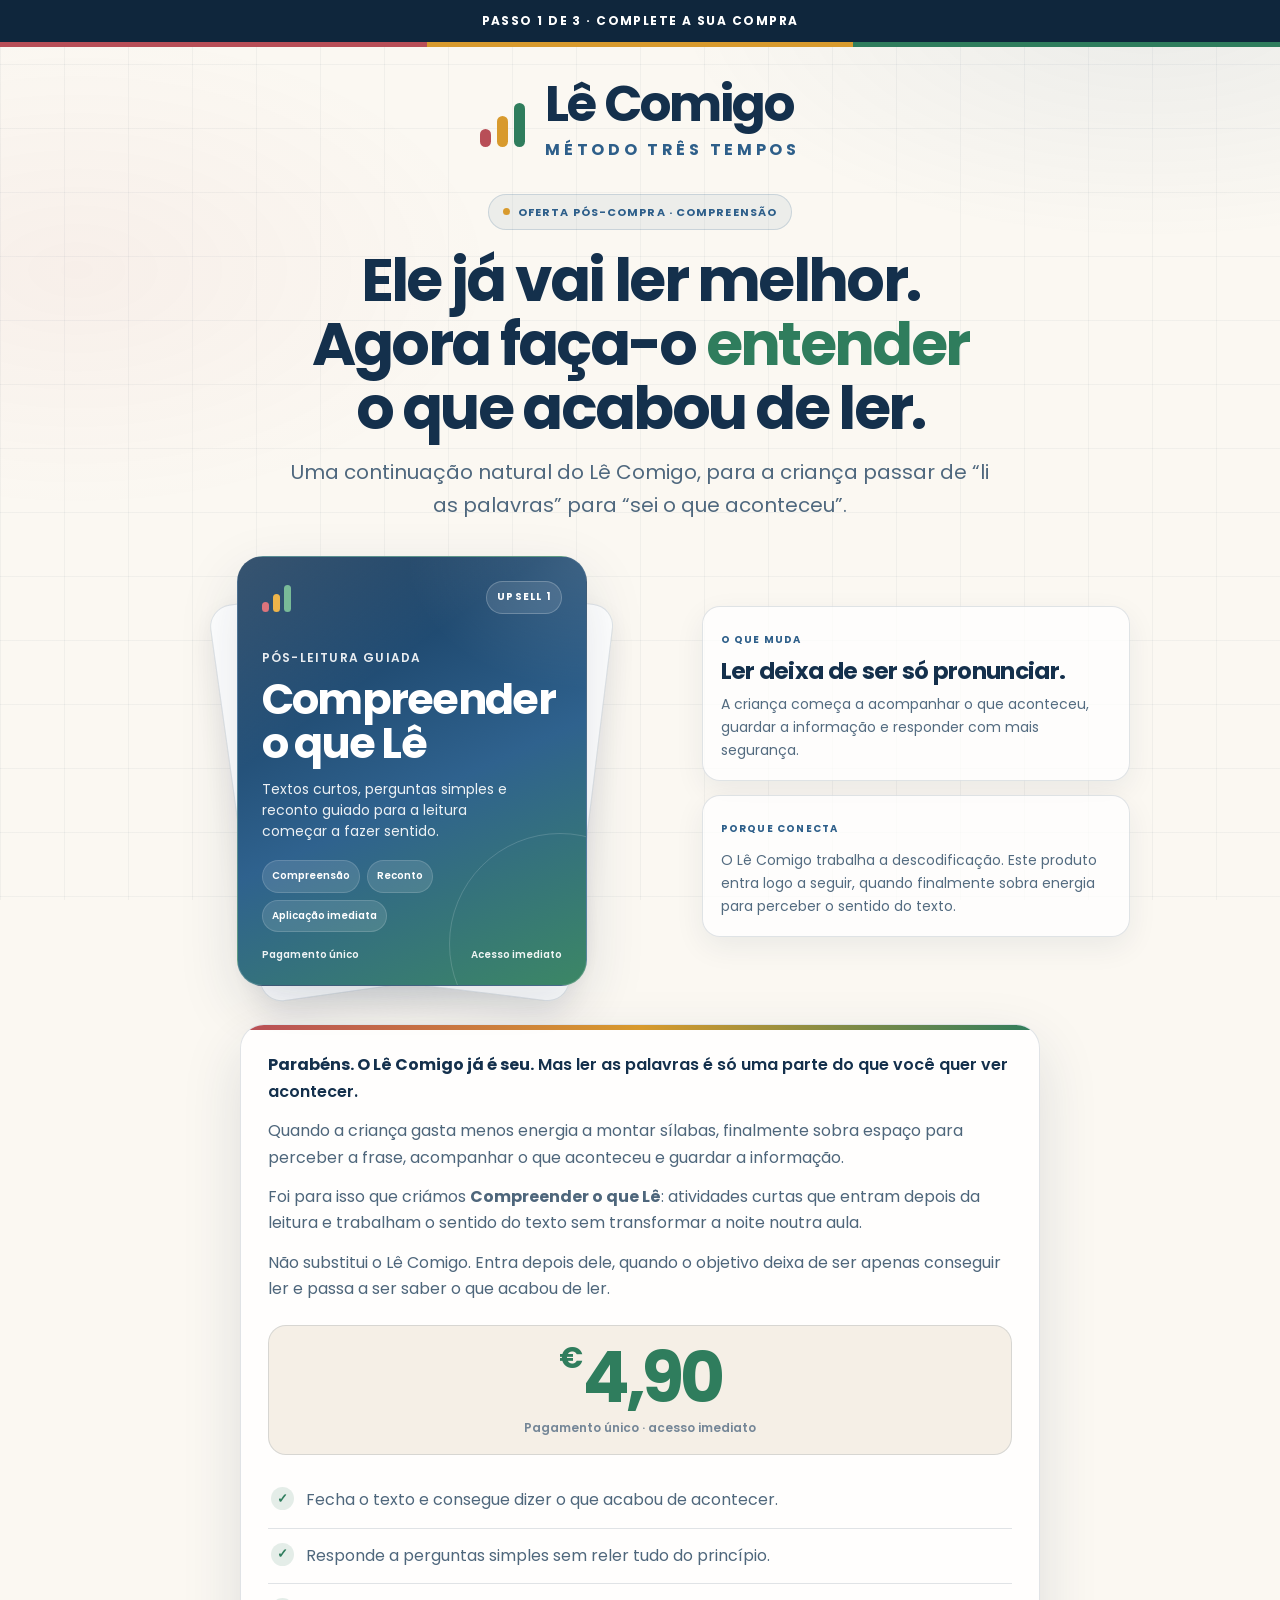
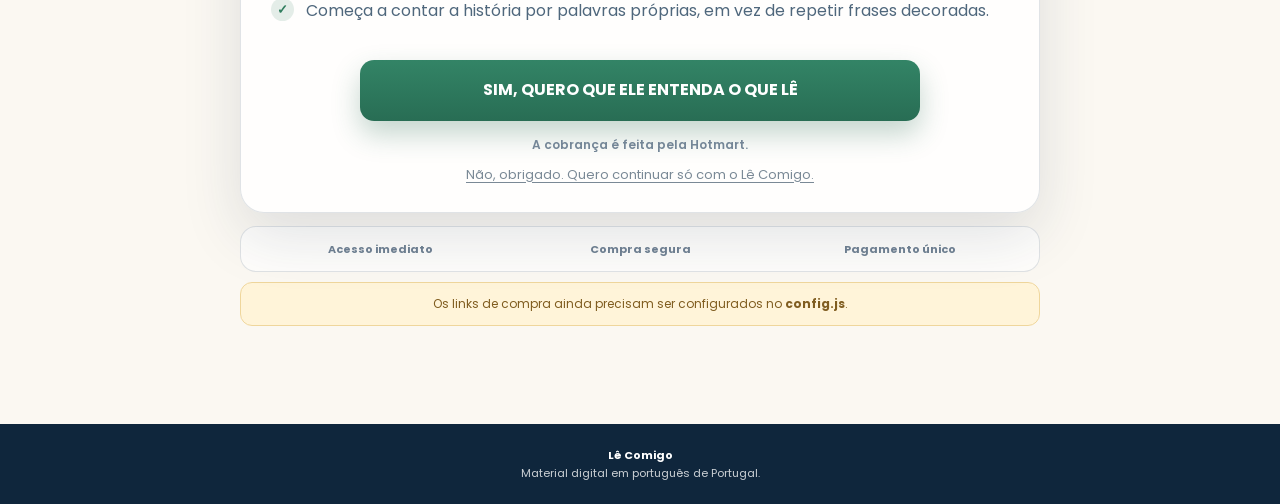
==== commit 7fe19204: "Add files via upload" ====
--- a/index.html
+++ b/index.html
@@ -4,582 +4,11 @@
 <meta charset="utf-8">
 <meta name="viewport" content="width=device-width,initial-scale=1">
 <meta name="robots" content="noindex,nofollow">
-<meta name="theme-color" content="#fbf8f2">
-<title>Agora Eu Escrevo · Lê Comigo</title>
-<link rel="preconnect" href="https://fonts.googleapis.com">
-<link rel="preconnect" href="https://fonts.gstatic.com" crossorigin>
-<link href="https://fonts.googleapis.com/css2?family=Poppins:wght@400;500;600;700&display=swap" rel="stylesheet">
-<style>
-:root{
-  --paper:#fbf8f2;
-  --navy:#14304c;
-  --blue:#2e5f8a;
-  --muted:#66798b;
-  --red:#b84e57;
-  --amber:#d89a2d;
-  --green:#2f7d5d;
-  --line:rgba(20,48,76,.13);
-  --white:#fff;
-  --shadow:0 22px 60px rgba(20,48,76,.13);
-  --shadow-soft:0 12px 34px rgba(20,48,76,.09);
-}
-*{box-sizing:border-box}
-html{scroll-behavior:smooth}
-body{
-  margin:0;
-  background:var(--paper);
-  color:var(--navy);
-  font-family:Poppins,Arial,sans-serif;
-  line-height:1.65;
-  -webkit-font-smoothing:antialiased;
-  overflow-x:hidden;
-}
-body:before{
-  content:"";
-  position:fixed;
-  inset:0;
-  z-index:-1;
-  background:
-    radial-gradient(800px 400px at 90% 0,rgba(46,95,138,.08),transparent 60%),
-    radial-gradient(700px 400px at 6% 30%,rgba(184,78,87,.05),transparent 60%),
-    linear-gradient(rgba(20,48,76,.045) 1px,transparent 1px),
-    linear-gradient(90deg,rgba(20,48,76,.045) 1px,transparent 1px);
-  background-size:auto,auto,64px 64px,64px 64px;
-}
-a{color:inherit}
-h1,h2,h3,p{margin:0}
-img,svg{display:block;max-width:100%}
-.wrap{width:min(980px,calc(100% - 28px));margin:auto}
-.top{
-  background:#0f263c;
-  color:#fff;
-  text-align:center;
-  padding:11px 14px;
-  font-size:12px;
-  font-weight:700;
-  letter-spacing:.12em;
-  text-transform:uppercase;
-}
-.stripe{display:grid;grid-template-columns:1fr 1fr 1fr;height:5px}
-.stripe i:nth-child(1){background:var(--red)}
-.stripe i:nth-child(2){background:var(--amber)}
-.stripe i:nth-child(3){background:var(--green)}
-main{padding:34px 0 64px}
-
-/* LOGO */
-.logo{
-  display:flex;
-  align-items:center;
-  justify-content:center;
-  gap:20px;
-  margin-bottom:30px;
-}
-.bars{
-  display:flex;
-  align-items:flex-end;
-  gap:6px;
-  height:50px;
-}
-.bars span{
-  width:11px;
-  border-radius:999px;
-  display:block;
-}
-.bars .r{height:18px;background:var(--red)}
-.bars .a{height:31px;background:var(--amber)}
-.bars .g{height:44px;background:var(--green)}
-.logo-name{
-  font-size:clamp(32px,5vw,50px);
-  font-weight:700;
-  line-height:.95;
-  letter-spacing:-.04em;
-}
-.logo-sub{
-  margin-top:9px;
-  font-size:clamp(11px,1.7vw,16px);
-  font-weight:700;
-  letter-spacing:.23em;
-  color:var(--blue);
-}
-
-/* HERO */
-.hero{text-align:center}
-.pill{
-  display:inline-flex;
-  gap:8px;
-  align-items:center;
-  padding:8px 14px;
-  border:1px solid rgba(46,95,138,.18);
-  background:rgba(46,95,138,.07);
-  border-radius:999px;
-  color:var(--blue);
-  font-size:11px;
-  font-weight:700;
-  letter-spacing:.1em;
-  text-transform:uppercase;
-}
-.pill:before{
-  content:"";
-  width:7px;
-  height:7px;
-  border-radius:50%;
-  background:var(--amber);
-}
-.hero h1{
-  font-size:clamp(34px,5.4vw,60px);
-  line-height:1.07;
-  letter-spacing:-.045em;
-  max-width:830px;
-  margin:18px auto 0;
-  text-wrap:balance;
-}
-.accent{color:var(--green)}
-.hero .sub{
-  max-width:700px;
-  margin:16px auto 0;
-  color:#4f687e;
-  font-size:clamp(16px,2vw,20px);
-}
-
-/* MOCKUP PRODUTO */
-.product{
-  display:grid;
-  grid-template-columns:1.1fr .9fr;
-  gap:28px;
-  align-items:center;
-  margin:34px auto 0;
-}
-.mock{
-  min-height:430px;
-  position:relative;
-  display:grid;
-  place-items:center;
-}
-.paper{
-  position:absolute;
-  width:320px;
-  height:400px;
-  background:#fff;
-  border:1px solid var(--line);
-  border-radius:22px;
-  box-shadow:var(--shadow-soft);
-}
-.paper.one{transform:rotate(-8deg) translate(-20px,10px)}
-.paper.two{transform:rotate(7deg) translate(22px,12px)}
-.cover{
-  position:relative;
-  width:min(350px,92vw);
-  height:430px;
-  border-radius:26px;
-  padding:24px;
-  overflow:hidden;
-  color:#fff;
-  box-shadow:var(--shadow);
-  border:1px solid rgba(255,255,255,.18);
-}
-.cover:before{
-  content:"";
-  position:absolute;
-  inset:0;
-  background:
-    linear-gradient(145deg,rgba(255,255,255,.16),transparent 32%),
-    radial-gradient(300px 220px at 100% 0,rgba(255,255,255,.13),transparent 60%);
-  pointer-events:none;
-}
-.cover:after{
-  content:"";
-  position:absolute;
-  width:220px;
-  height:220px;
-  border:1px solid rgba(255,255,255,.16);
-  border-radius:50%;
-  right:-85px;
-  bottom:-70px;
-}
-.u1{background:linear-gradient(155deg,#113354,#2f628e 55%,#3c8765)}
-.u2{background:linear-gradient(155deg,#14304c,#305d89 53%,#b44d59)}
-.ds{background:linear-gradient(155deg,#15314f,#367d60 55%,#8baa85)}
-.of{background:linear-gradient(155deg,#11283e,#2d5d88 52%,#d29631)}
-.cover-logo{
-  display:flex;
-  align-items:flex-end;
-  gap:4px;
-  height:28px;
-}
-.cover-logo b{
-  display:block;
-  width:7px;
-  border-radius:99px;
-}
-.cover-logo .r{height:10px;background:#dc747c}
-.cover-logo .a{height:18px;background:#efb54a}
-.cover-logo .g{height:27px;background:#79bb98}
-.cover-top{
-  display:flex;
-  justify-content:space-between;
-  align-items:center;
-  position:relative;
-  z-index:2;
-}
-.mini{
-  font-size:10px;
-  font-weight:700;
-  letter-spacing:.12em;
-  text-transform:uppercase;
-  border:1px solid rgba(255,255,255,.22);
-  background:rgba(255,255,255,.11);
-  border-radius:999px;
-  padding:7px 10px;
-}
-.cover-kicker{
-  margin-top:34px;
-  font-size:12px;
-  font-weight:600;
-  letter-spacing:.1em;
-  text-transform:uppercase;
-  opacity:.9;
-  position:relative;
-  z-index:2;
-}
-.cover-title{
-  font-size:clamp(32px,4vw,43px);
-  line-height:1.02;
-  font-weight:700;
-  letter-spacing:-.04em;
-  margin-top:10px;
-  position:relative;
-  z-index:2;
-}
-.cover-desc{
-  font-size:14px;
-  line-height:1.5;
-  margin-top:14px;
-  color:rgba(255,255,255,.91);
-  max-width:30ch;
-  position:relative;
-  z-index:2;
-}
-.tags{
-  display:flex;
-  flex-wrap:wrap;
-  gap:7px;
-  margin-top:18px;
-  position:relative;
-  z-index:2;
-}
-.tags span{
-  padding:7px 9px;
-  border-radius:999px;
-  background:rgba(255,255,255,.12);
-  border:1px solid rgba(255,255,255,.15);
-  font-size:10px;
-  font-weight:600;
-}
-.cover-bottom{
-  position:absolute;
-  left:24px;
-  right:24px;
-  bottom:22px;
-  display:flex;
-  justify-content:space-between;
-  font-size:10px;
-  font-weight:600;
-  opacity:.92;
-  z-index:2;
-}
-
-/* INFO AO LADO */
-.info{display:grid;gap:14px}
-.info-card{
-  background:rgba(255,255,255,.72);
-  border:1px solid var(--line);
-  border-radius:18px;
-  padding:18px;
-  box-shadow:0 10px 30px rgba(20,48,76,.07);
-}
-.info-card small{
-  font-size:10px;
-  font-weight:700;
-  letter-spacing:.12em;
-  text-transform:uppercase;
-  color:var(--blue);
-}
-.info-card h3{
-  margin-top:7px;
-  font-size:23px;
-  line-height:1.15;
-  letter-spacing:-.03em;
-}
-.info-card p{
-  margin-top:8px;
-  color:#536b80;
-  font-size:14px;
-}
-
-/* CARD OFERTA */
-.card{
-  max-width:800px;
-  margin:38px auto 0;
-  padding:27px;
-  background:rgba(255,255,255,.82);
-  border:1px solid var(--line);
-  border-radius:24px;
-  box-shadow:var(--shadow);
-  position:relative;
-  overflow:hidden;
-}
-.card:before{
-  content:"";
-  position:absolute;
-  left:0;right:0;top:0;
-  height:5px;
-  background:linear-gradient(90deg,var(--red),var(--amber),var(--green));
-}
-.copy p{color:#4e667b;margin-bottom:13px}
-.copy p:first-child{color:var(--navy);font-weight:600}
-.pricebox{
-  margin-top:22px;
-  padding:17px;
-  background:#f5efe6;
-  border:1px solid var(--line);
-  border-radius:18px;
-  text-align:center;
-}
-.anchor{font-size:13px;color:#7a8a98}
-.anchor[hidden]{display:none}
-.price{
-  font-size:clamp(48px,8vw,70px);
-  font-weight:700;
-  color:var(--green);
-  line-height:1;
-  letter-spacing:-.06em;
-}
-.price small{
-  font-size:.42em;
-  vertical-align:top;
-  margin-right:4px;
-}
-.note{
-  font-size:12px;
-  color:#748697;
-  font-weight:600;
-  margin-top:5px;
-}
-.benefits{
-  list-style:none;
-  padding:0;
-  margin:18px 0 0;
-}
-.benefits li{
-  display:flex;
-  gap:12px;
-  padding:14px 3px;
-  border-bottom:1px solid var(--line);
-  color:#4f677c;
-}
-.benefits li:last-child{border-bottom:0}
-.check{
-  width:23px;
-  height:23px;
-  border-radius:50%;
-  display:grid;
-  place-items:center;
-  flex:0 0 auto;
-  background:rgba(47,125,93,.13);
-  color:var(--green);
-  font-size:13px;
-  font-weight:700;
-}
-.actions{
-  display:flex;
-  flex-direction:column;
-  align-items:center;
-  gap:9px;
-  margin-top:22px;
-}
-.btn{
-  width:100%;
-  max-width:560px;
-  text-align:center;
-  text-decoration:none;
-  background:linear-gradient(#338466,#286d54);
-  color:#fff;
-  padding:17px 18px;
-  border-radius:14px;
-  font-weight:700;
-  box-shadow:0 13px 28px rgba(40,109,84,.28);
-  transition:.18s ease;
-}
-.btn:hover{transform:translateY(-1px);box-shadow:0 17px 32px rgba(40,109,84,.34)}
-.refuse{
-  font-size:13px;
-  color:#7a8996;
-  text-decoration:underline;
-  text-underline-offset:3px;
-}
-.secure{
-  max-width:800px;
-  margin:13px auto 0;
-  display:grid;
-  grid-template-columns:repeat(3,1fr);
-  gap:8px;
-  background:rgba(255,255,255,.65);
-  border:1px solid var(--line);
-  padding:13px;
-  border-radius:16px;
-  text-align:center;
-  font-size:11px;
-  font-weight:700;
-  color:#718293;
-}
-.config{
-  display:none;
-  max-width:800px;
-  margin:10px auto;
-  padding:11px;
-  background:#fff4d9;
-  border:1px solid #efd69c;
-  border-radius:12px;
-  text-align:center;
-  font-size:12px;
-  color:#805d20;
-}
-body.modo-config .config{display:block}
-footer{
-  background:#0f263c;
-  color:rgba(255,255,255,.78);
-  text-align:center;
-  padding:22px;
-  font-size:11px;
-  margin-top:24px;
-}
-footer strong{color:#fff}
-@media(max-width:820px){
-  .product{grid-template-columns:1fr}
-  .mock{min-height:390px}
-  .info{max-width:620px;margin:auto}
-  .secure{grid-template-columns:1fr}
-}
-@media(max-width:520px){
-  main{padding-top:25px}
-  .logo{gap:12px}
-  .bars{height:42px}
-  .bars span{width:9px}
-  .bars .r{height:15px}
-  .bars .a{height:26px}
-  .bars .g{height:38px}
-  .logo-name{font-size:31px}
-  .logo-sub{font-size:10px;letter-spacing:.18em}
-  .hero h1{font-size:36px}
-  .paper{width:250px;height:330px}
-  .cover{width:286px;height:390px;padding:19px}
-  .cover-title{font-size:31px}
-  .cover-bottom{left:19px;right:19px}
-  .card{padding:22px 17px}
-}
-</style>
+<meta http-equiv="refresh" content="0;url=/upsell-1/">
+<title>Lê Comigo</title>
+<script>location.replace("/upsell-1/");</script>
 </head>
-<body data-page="upsell-2">
-<header class="top">Passo 2 de 3 · complete a sua compra</header>
-<div class="stripe" aria-hidden="true"><i></i><i></i><i></i></div>
-
-<main>
-<div class="wrap">
-
-  <div class="logo" aria-label="Lê Comigo, Método Três Tempos">
-    <div class="bars" aria-hidden="true">
-      <span class="r"></span>
-      <span class="a"></span>
-      <span class="g"></span>
-    </div>
-    <div>
-      <div class="logo-name">Lê Comigo</div>
-      <div class="logo-sub">MÉTODO TRÊS TEMPOS</div>
-    </div>
-  </div>
-
-  <section class="hero">
-    <div class="pill">Próximo passo · escrita</div>
-    <h1>Ele já lê e entende. Agora ajude-o a <span class="accent">escrever</span> sozinho.</h1>
-    <p class="sub">Uma ponte direta entre leitura, compreensão e escrita, para ele deixar de depender do adulto palavra por palavra.</p>
-  </section>
-
-  <section class="product" aria-label="Apresentação do produto Agora Eu Escrevo">
-    <div class="mock">
-      <div class="paper one" aria-hidden="true"></div>
-      <div class="paper two" aria-hidden="true"></div>
-
-      <div class="cover u2">
-        <div class="cover-top">
-          <div class="cover-logo" aria-hidden="true">
-            <b class="r"></b><b class="a"></b><b class="g"></b>
-          </div>
-          <div class="mini">Upsell 2</div>
-        </div>
-
-        <div class="cover-kicker">Leitura para escrita</div>
-        <div class="cover-title">Agora Eu<br>Escrevo</div>
-        <div class="cover-desc">Atividades progressivas para a criança passar da frase lida para a frase escrita, com cada vez menos ajuda.</div>
-        <div class="tags"><span>Escrita inicial</span><span>Frases simples</span><span>Aplicação prática</span></div>
-
-        <div class="cover-bottom">
-          <span>Pagamento único</span>
-          <span>Acesso imediato</span>
-        </div>
-      </div>
-    </div>
-
-    <div class="info">
-      <div class="info-card">
-        <small>O que muda</small>
-        <h3>Ler bem começa a aparecer no papel.</h3>
-        <p>Ele deixa de travar sempre que precisa escrever e começa a formar respostas, palavras e frases com mais independência.</p>
-      </div>
-
-      <div class="info-card">
-        <small>Porque conecta</small>
-        <p>Quem aceitou o produto de compreensão já está pronto para o passo seguinte. Aqui você transforma o que ele lê e entende em escrita real.</p>
-      </div>
-    </div>
-  </section>
-
-  <section class="card">
-    <div class="copy"><p><strong>Você escolheu trabalhar a compreensão.</strong> Isso cria uma base muito melhor para o passo seguinte.</p><p>Reconhecer uma palavra no papel e conseguir escrevê-la sem ajuda são tarefas diferentes. É aí que muitas crianças travam: leem a frase, mas ficam paradas quando têm de a pôr no papel.</p><p><strong>Agora Eu Escrevo</strong> faz essa ponte. A criança parte das palavras e frases que já consegue ler para começar a escrever respostas e frases simples por conta própria.</p><p>O foco não é letra bonita. É deixar de depender do adulto a dizer cada letra e começar a transformar aquilo que ouve, lê e entende em escrita.</p></div>
-
-    <div class="pricebox">
-      <div class="anchor" data-anchor hidden>De <s data-anchor-value></s></div>
-      <div class="price"><small>€</small>5,90</div>
-      <div class="note">Pagamento único · acesso imediato</div>
-    </div>
-
-    <ul class="benefits"><li><span class="check">✓</span><span>Passa de copiar para formar frases simples com cada vez menos ajuda.</span></li><li><span class="check">✓</span><span>Liga os sons que já reconhece às letras que precisa de escrever.</span></li><li><span class="check">✓</span><span>Consegue responder pequenas perguntas por escrito sem alguém ditar palavra por palavra.</span></li></ul>
-
-    <div class="actions">
-      <a class="btn" href="#" data-accept>SIM, QUERO QUE ELE COMECE A ESCREVER</a>
-      <div class="note">A cobrança é feita pela Hotmart.</div>
-      <a class="refuse" href="#" data-decline>Não, obrigado. Quero seguir sem este material.</a>
-    </div>
-  </section>
-
-  <div class="secure">
-    <div>Acesso imediato</div>
-    <div>Compra segura</div>
-    <div>Pagamento único</div>
-  </div>
-
-  <div class="config">
-    Os links de compra ainda precisam ser configurados no <strong>config.js</strong>.
-  </div>
-
-</div>
-</main>
-
-<footer>
-  <strong>Lê Comigo</strong><br>
-  Material digital em português de Portugal.
-</footer>
-
-<script src="/config.js"></script>
-<script src="/app.js"></script>
+<body>
+<p>A abrir a oferta… <a href="/upsell-1/">continuar</a></p>
 </body>
-</html>+</html>
